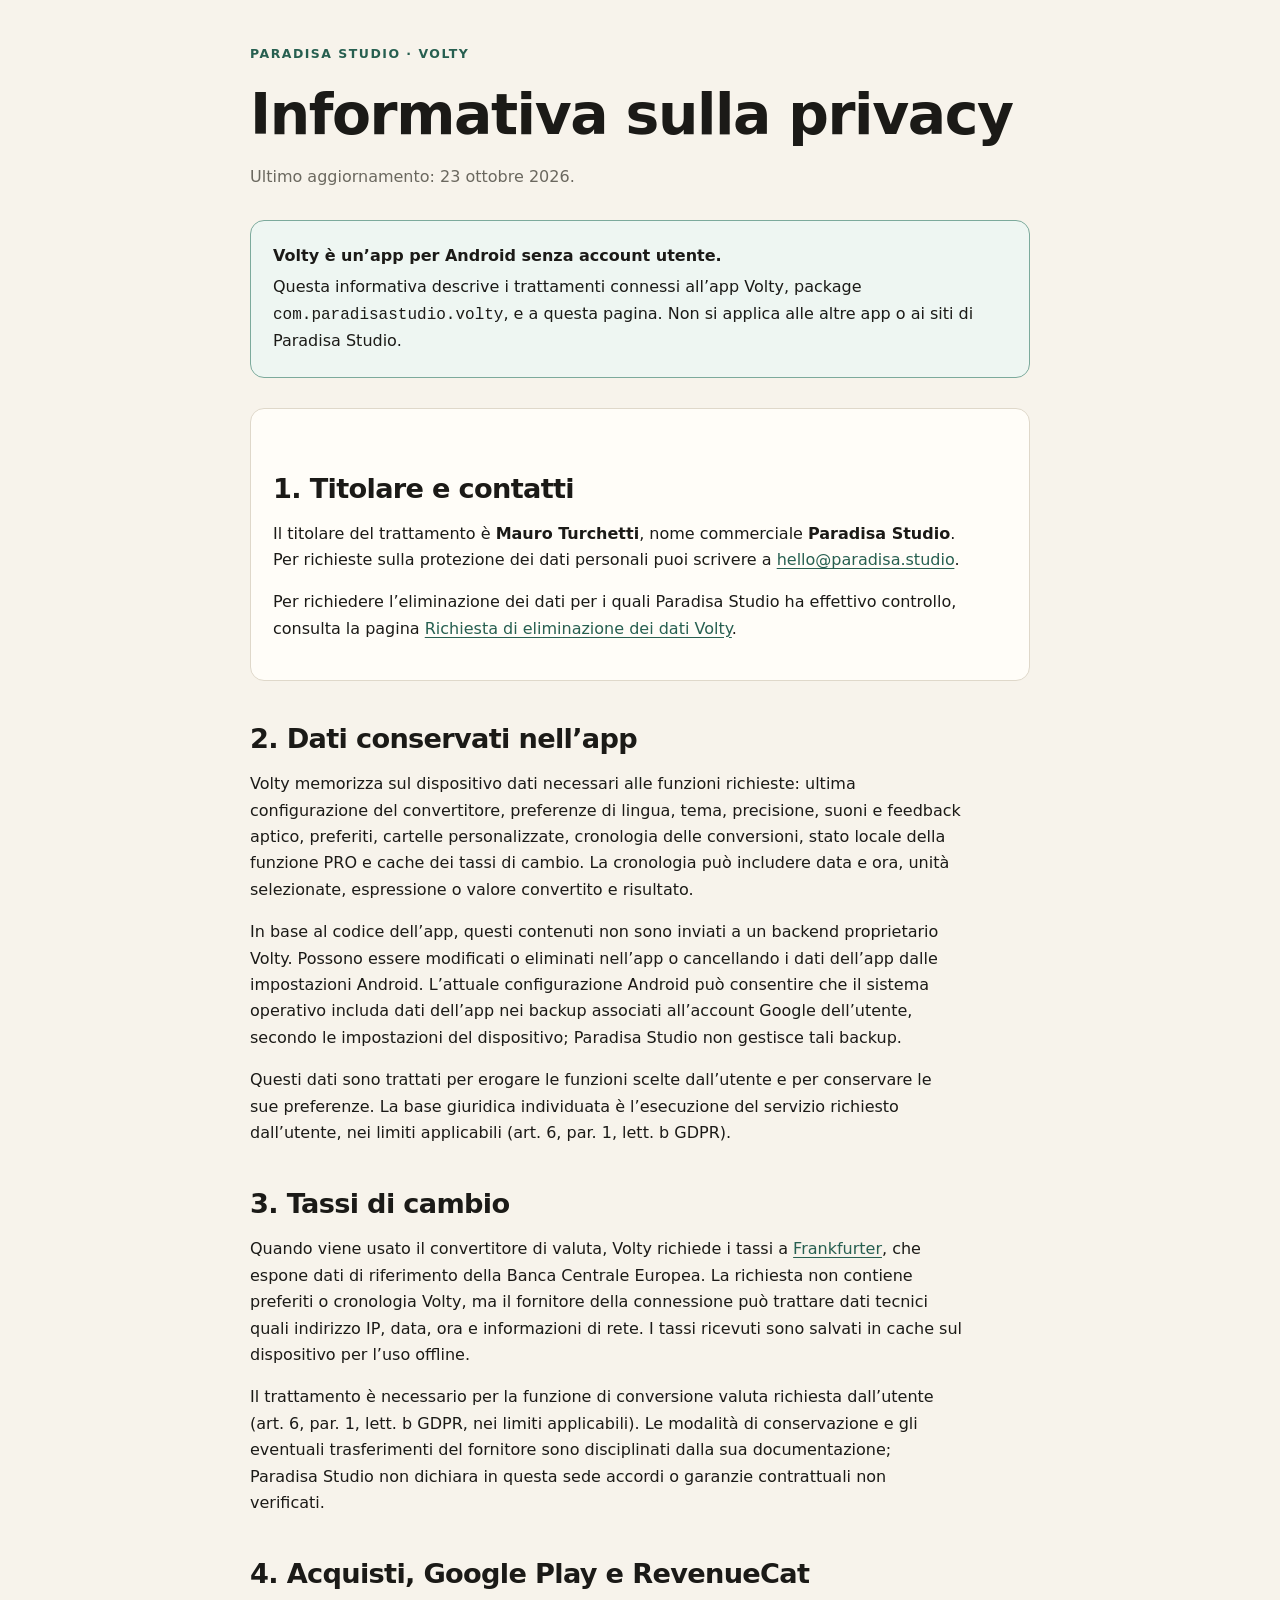
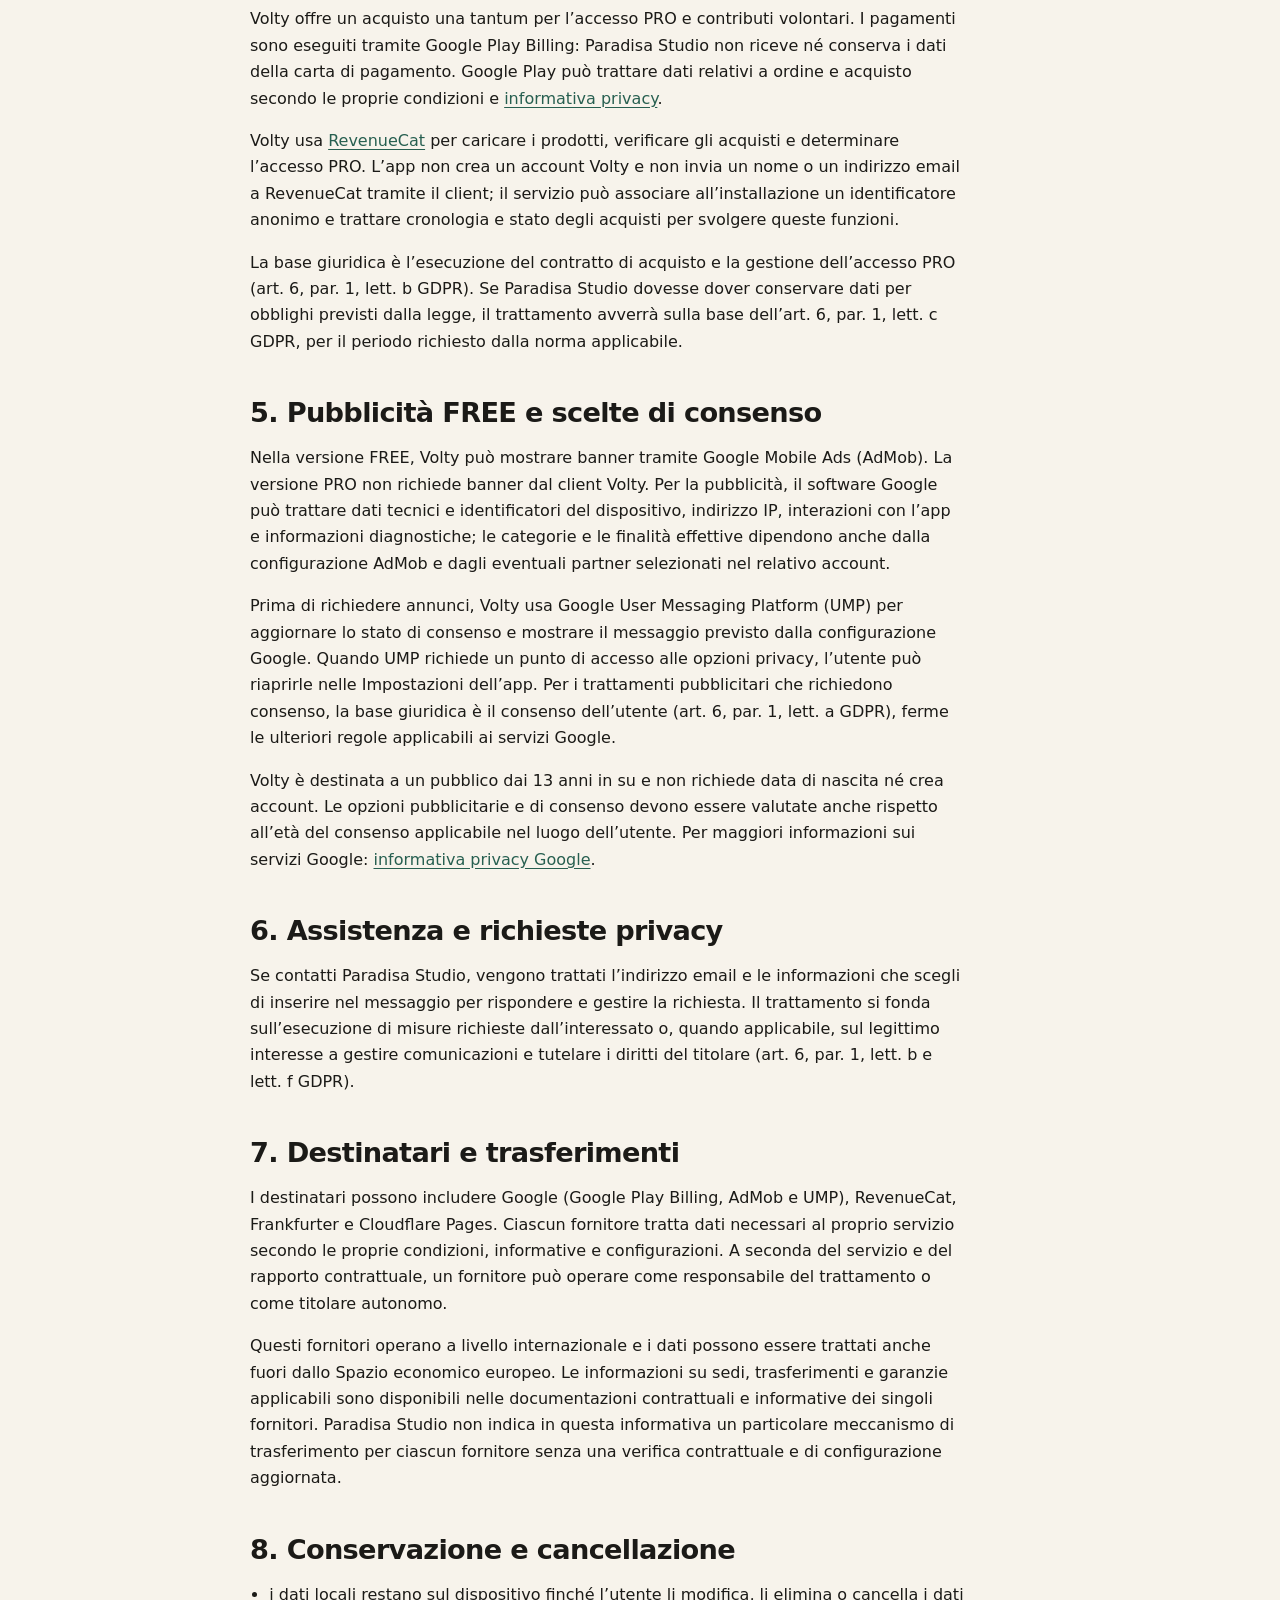
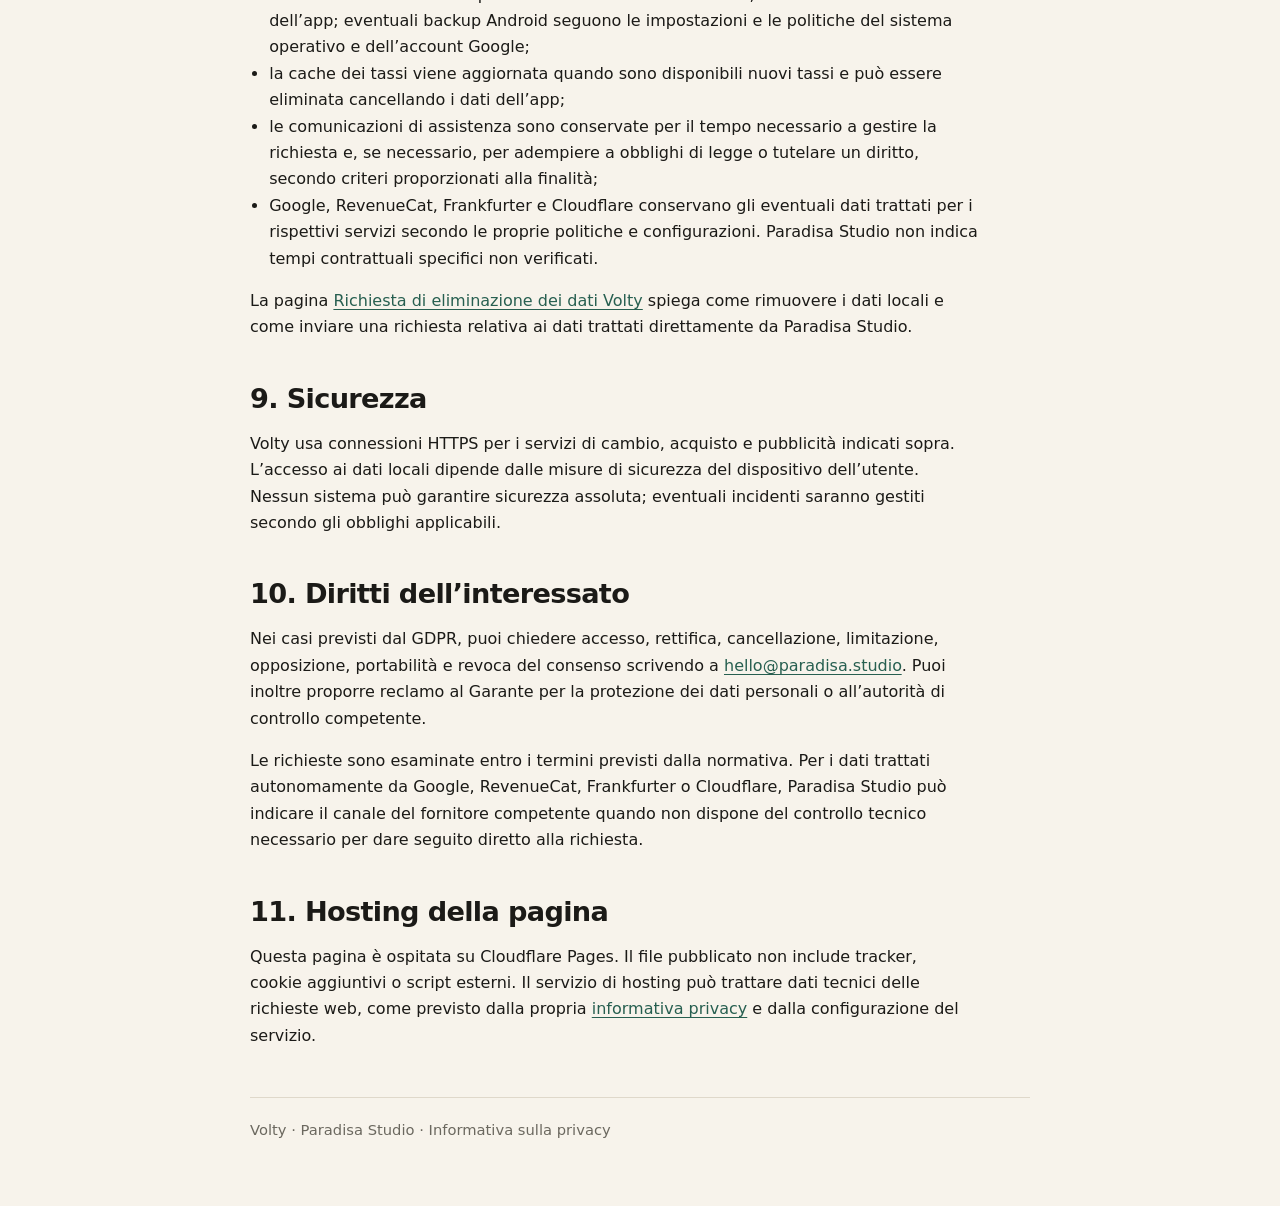
==== volty/privacy.html @ 9c0be495 "docs(volty): publish privacy policy" ====
<!doctype html>
<html lang="it">
<head>
  <meta charset="utf-8">
  <meta name="viewport" content="width=device-width, initial-scale=1">
  <meta name="theme-color" content="#15130f">
  <title>Informativa sulla privacy — Volty | Paradisa Studio</title>
  <style>
    :root { color-scheme: light; --ink: #1b1a17; --muted: #6b685f; --paper: #f7f3eb; --panel: #fffdf8; --line: #dfd8ca; --accent: #275f50; --notice: #eef6f2; --notice-line: #7caa9c; }
    * { box-sizing: border-box; }
    body { margin: 0; background: var(--paper); color: var(--ink); font-family: Inter, ui-sans-serif, system-ui, -apple-system, BlinkMacSystemFont, "Segoe UI", sans-serif; font-size: 16px; line-height: 1.65; }
    main { width: min(calc(100% - 32px), 780px); margin: 0 auto; padding: 44px 0 64px; }
    a { color: var(--accent); text-underline-offset: 3px; }
    h1, h2 { line-height: 1.18; letter-spacing: -.025em; }
    h1 { margin: 0; font-size: clamp(2rem, 7vw, 3.55rem); }
    h2 { margin: 42px 0 12px; font-size: clamp(1.35rem, 4vw, 1.7rem); }
    p, li { max-width: 70ch; }
    ul { padding-left: 1.2rem; }
    .eyebrow { margin: 0 0 16px; color: var(--accent); font-size: .78rem; font-weight: 700; letter-spacing: .12em; text-transform: uppercase; }
    .meta { margin: 16px 0 0; color: var(--muted); }
    .notice, .card { padding: 22px; border-radius: 14px; }
    .notice { margin: 30px 0; border: 1px solid var(--notice-line); background: var(--notice); }
    .notice strong { display: block; margin-bottom: 5px; }
    .card { border: 1px solid var(--line); background: var(--panel); }
    code { overflow-wrap: anywhere; }
    footer { margin-top: 48px; padding-top: 20px; border-top: 1px solid var(--line); color: var(--muted); font-size: .92rem; }
    @media (max-width: 480px) { main { width: min(calc(100% - 28px), 780px); padding-top: 30px; } .card, .notice { padding: 16px; } }
  </style>
</head>
<body>
  <main>
    <p class="eyebrow">Paradisa Studio · Volty</p>
    <h1>Informativa sulla privacy</h1>
    <p class="meta">Ultimo aggiornamento: 23 ottobre 2026.</p>

    <section class="notice" aria-label="Ambito dell'informativa">
      <strong>Volty è un’app per Android senza account utente.</strong>
      Questa informativa descrive i trattamenti connessi all’app Volty, package <code>com.paradisastudio.volty</code>, e a questa pagina. Non si applica alle altre app o ai siti di Paradisa Studio.
    </section>

    <section class="card">
      <h2>1. Titolare e contatti</h2>
      <p>Il titolare del trattamento è <strong>Mauro Turchetti</strong>, nome commerciale <strong>Paradisa Studio</strong>. Per richieste sulla protezione dei dati personali puoi scrivere a <a href="mailto:hello@paradisa.studio">hello@paradisa.studio</a>.</p>
      <p>Per richiedere l’eliminazione dei dati per i quali Paradisa Studio ha effettivo controllo, consulta la pagina <a href="/volty/delete-data">Richiesta di eliminazione dei dati Volty</a>.</p>
    </section>

    <section>
      <h2>2. Dati conservati nell’app</h2>
      <p>Volty memorizza sul dispositivo dati necessari alle funzioni richieste: ultima configurazione del convertitore, preferenze di lingua, tema, precisione, suoni e feedback aptico, preferiti, cartelle personalizzate, cronologia delle conversioni, stato locale della funzione PRO e cache dei tassi di cambio. La cronologia può includere data e ora, unità selezionate, espressione o valore convertito e risultato.</p>
      <p>In base al codice dell’app, questi contenuti non sono inviati a un backend proprietario Volty. Possono essere modificati o eliminati nell’app o cancellando i dati dell’app dalle impostazioni Android. L’attuale configurazione Android può consentire che il sistema operativo includa dati dell’app nei backup associati all’account Google dell’utente, secondo le impostazioni del dispositivo; Paradisa Studio non gestisce tali backup.</p>
      <p>Questi dati sono trattati per erogare le funzioni scelte dall’utente e per conservare le sue preferenze. La base giuridica individuata è l’esecuzione del servizio richiesto dall’utente, nei limiti applicabili (art. 6, par. 1, lett. b GDPR).</p>
    </section>

    <section>
      <h2>3. Tassi di cambio</h2>
      <p>Quando viene usato il convertitore di valuta, Volty richiede i tassi a <a href="https://frankfurter.dev/">Frankfurter</a>, che espone dati di riferimento della Banca Centrale Europea. La richiesta non contiene preferiti o cronologia Volty, ma il fornitore della connessione può trattare dati tecnici quali indirizzo IP, data, ora e informazioni di rete. I tassi ricevuti sono salvati in cache sul dispositivo per l’uso offline.</p>
      <p>Il trattamento è necessario per la funzione di conversione valuta richiesta dall’utente (art. 6, par. 1, lett. b GDPR, nei limiti applicabili). Le modalità di conservazione e gli eventuali trasferimenti del fornitore sono disciplinati dalla sua documentazione; Paradisa Studio non dichiara in questa sede accordi o garanzie contrattuali non verificati.</p>
    </section>

    <section>
      <h2>4. Acquisti, Google Play e RevenueCat</h2>
      <p>Volty offre un acquisto una tantum per l’accesso PRO e contributi volontari. I pagamenti sono eseguiti tramite Google Play Billing: Paradisa Studio non riceve né conserva i dati della carta di pagamento. Google Play può trattare dati relativi a ordine e acquisto secondo le proprie condizioni e <a href="https://policies.google.com/privacy">informativa privacy</a>.</p>
      <p>Volty usa <a href="https://www.revenuecat.com/privacy">RevenueCat</a> per caricare i prodotti, verificare gli acquisti e determinare l’accesso PRO. L’app non crea un account Volty e non invia un nome o un indirizzo email a RevenueCat tramite il client; il servizio può associare all’installazione un identificatore anonimo e trattare cronologia e stato degli acquisti per svolgere queste funzioni.</p>
      <p>La base giuridica è l’esecuzione del contratto di acquisto e la gestione dell’accesso PRO (art. 6, par. 1, lett. b GDPR). Se Paradisa Studio dovesse dover conservare dati per obblighi previsti dalla legge, il trattamento avverrà sulla base dell’art. 6, par. 1, lett. c GDPR, per il periodo richiesto dalla norma applicabile.</p>
    </section>

    <section>
      <h2>5. Pubblicità FREE e scelte di consenso</h2>
      <p>Nella versione FREE, Volty può mostrare banner tramite Google Mobile Ads (AdMob). La versione PRO non richiede banner dal client Volty. Per la pubblicità, il software Google può trattare dati tecnici e identificatori del dispositivo, indirizzo IP, interazioni con l’app e informazioni diagnostiche; le categorie e le finalità effettive dipendono anche dalla configurazione AdMob e dagli eventuali partner selezionati nel relativo account.</p>
      <p>Prima di richiedere annunci, Volty usa Google User Messaging Platform (UMP) per aggiornare lo stato di consenso e mostrare il messaggio previsto dalla configurazione Google. Quando UMP richiede un punto di accesso alle opzioni privacy, l’utente può riaprirle nelle Impostazioni dell’app. Per i trattamenti pubblicitari che richiedono consenso, la base giuridica è il consenso dell’utente (art. 6, par. 1, lett. a GDPR), ferme le ulteriori regole applicabili ai servizi Google.</p>
      <p>Volty è destinata a un pubblico dai 13 anni in su e non richiede data di nascita né crea account. Le opzioni pubblicitarie e di consenso devono essere valutate anche rispetto all’età del consenso applicabile nel luogo dell’utente. Per maggiori informazioni sui servizi Google: <a href="https://policies.google.com/privacy">informativa privacy Google</a>.</p>
    </section>

    <section>
      <h2>6. Assistenza e richieste privacy</h2>
      <p>Se contatti Paradisa Studio, vengono trattati l’indirizzo email e le informazioni che scegli di inserire nel messaggio per rispondere e gestire la richiesta. Il trattamento si fonda sull’esecuzione di misure richieste dall’interessato o, quando applicabile, sul legittimo interesse a gestire comunicazioni e tutelare i diritti del titolare (art. 6, par. 1, lett. b e lett. f GDPR).</p>
    </section>

    <section>
      <h2>7. Destinatari e trasferimenti</h2>
      <p>I destinatari possono includere Google (Google Play Billing, AdMob e UMP), RevenueCat, Frankfurter e Cloudflare Pages. Ciascun fornitore tratta dati necessari al proprio servizio secondo le proprie condizioni, informative e configurazioni. A seconda del servizio e del rapporto contrattuale, un fornitore può operare come responsabile del trattamento o come titolare autonomo.</p>
      <p>Questi fornitori operano a livello internazionale e i dati possono essere trattati anche fuori dallo Spazio economico europeo. Le informazioni su sedi, trasferimenti e garanzie applicabili sono disponibili nelle documentazioni contrattuali e informative dei singoli fornitori. Paradisa Studio non indica in questa informativa un particolare meccanismo di trasferimento per ciascun fornitore senza una verifica contrattuale e di configurazione aggiornata.</p>
    </section>

    <section>
      <h2>8. Conservazione e cancellazione</h2>
      <ul>
        <li>i dati locali restano sul dispositivo finché l’utente li modifica, li elimina o cancella i dati dell’app; eventuali backup Android seguono le impostazioni e le politiche del sistema operativo e dell’account Google;</li>
        <li>la cache dei tassi viene aggiornata quando sono disponibili nuovi tassi e può essere eliminata cancellando i dati dell’app;</li>
        <li>le comunicazioni di assistenza sono conservate per il tempo necessario a gestire la richiesta e, se necessario, per adempiere a obblighi di legge o tutelare un diritto, secondo criteri proporzionati alla finalità;</li>
        <li>Google, RevenueCat, Frankfurter e Cloudflare conservano gli eventuali dati trattati per i rispettivi servizi secondo le proprie politiche e configurazioni. Paradisa Studio non indica tempi contrattuali specifici non verificati.</li>
      </ul>
      <p>La pagina <a href="/volty/delete-data">Richiesta di eliminazione dei dati Volty</a> spiega come rimuovere i dati locali e come inviare una richiesta relativa ai dati trattati direttamente da Paradisa Studio.</p>
    </section>

    <section>
      <h2>9. Sicurezza</h2>
      <p>Volty usa connessioni HTTPS per i servizi di cambio, acquisto e pubblicità indicati sopra. L’accesso ai dati locali dipende dalle misure di sicurezza del dispositivo dell’utente. Nessun sistema può garantire sicurezza assoluta; eventuali incidenti saranno gestiti secondo gli obblighi applicabili.</p>
    </section>

    <section>
      <h2>10. Diritti dell’interessato</h2>
      <p>Nei casi previsti dal GDPR, puoi chiedere accesso, rettifica, cancellazione, limitazione, opposizione, portabilità e revoca del consenso scrivendo a <a href="mailto:hello@paradisa.studio">hello@paradisa.studio</a>. Puoi inoltre proporre reclamo al Garante per la protezione dei dati personali o all’autorità di controllo competente.</p>
      <p>Le richieste sono esaminate entro i termini previsti dalla normativa. Per i dati trattati autonomamente da Google, RevenueCat, Frankfurter o Cloudflare, Paradisa Studio può indicare il canale del fornitore competente quando non dispone del controllo tecnico necessario per dare seguito diretto alla richiesta.</p>
    </section>

    <section>
      <h2>11. Hosting della pagina</h2>
      <p>Questa pagina è ospitata su Cloudflare Pages. Il file pubblicato non include tracker, cookie aggiuntivi o script esterni. Il servizio di hosting può trattare dati tecnici delle richieste web, come previsto dalla propria <a href="https://www.cloudflare.com/privacypolicy/">informativa privacy</a> e dalla configurazione del servizio.</p>
    </section>

    <footer>Volty · Paradisa Studio · Informativa sulla privacy</footer>
  </main>
</body>
</html>
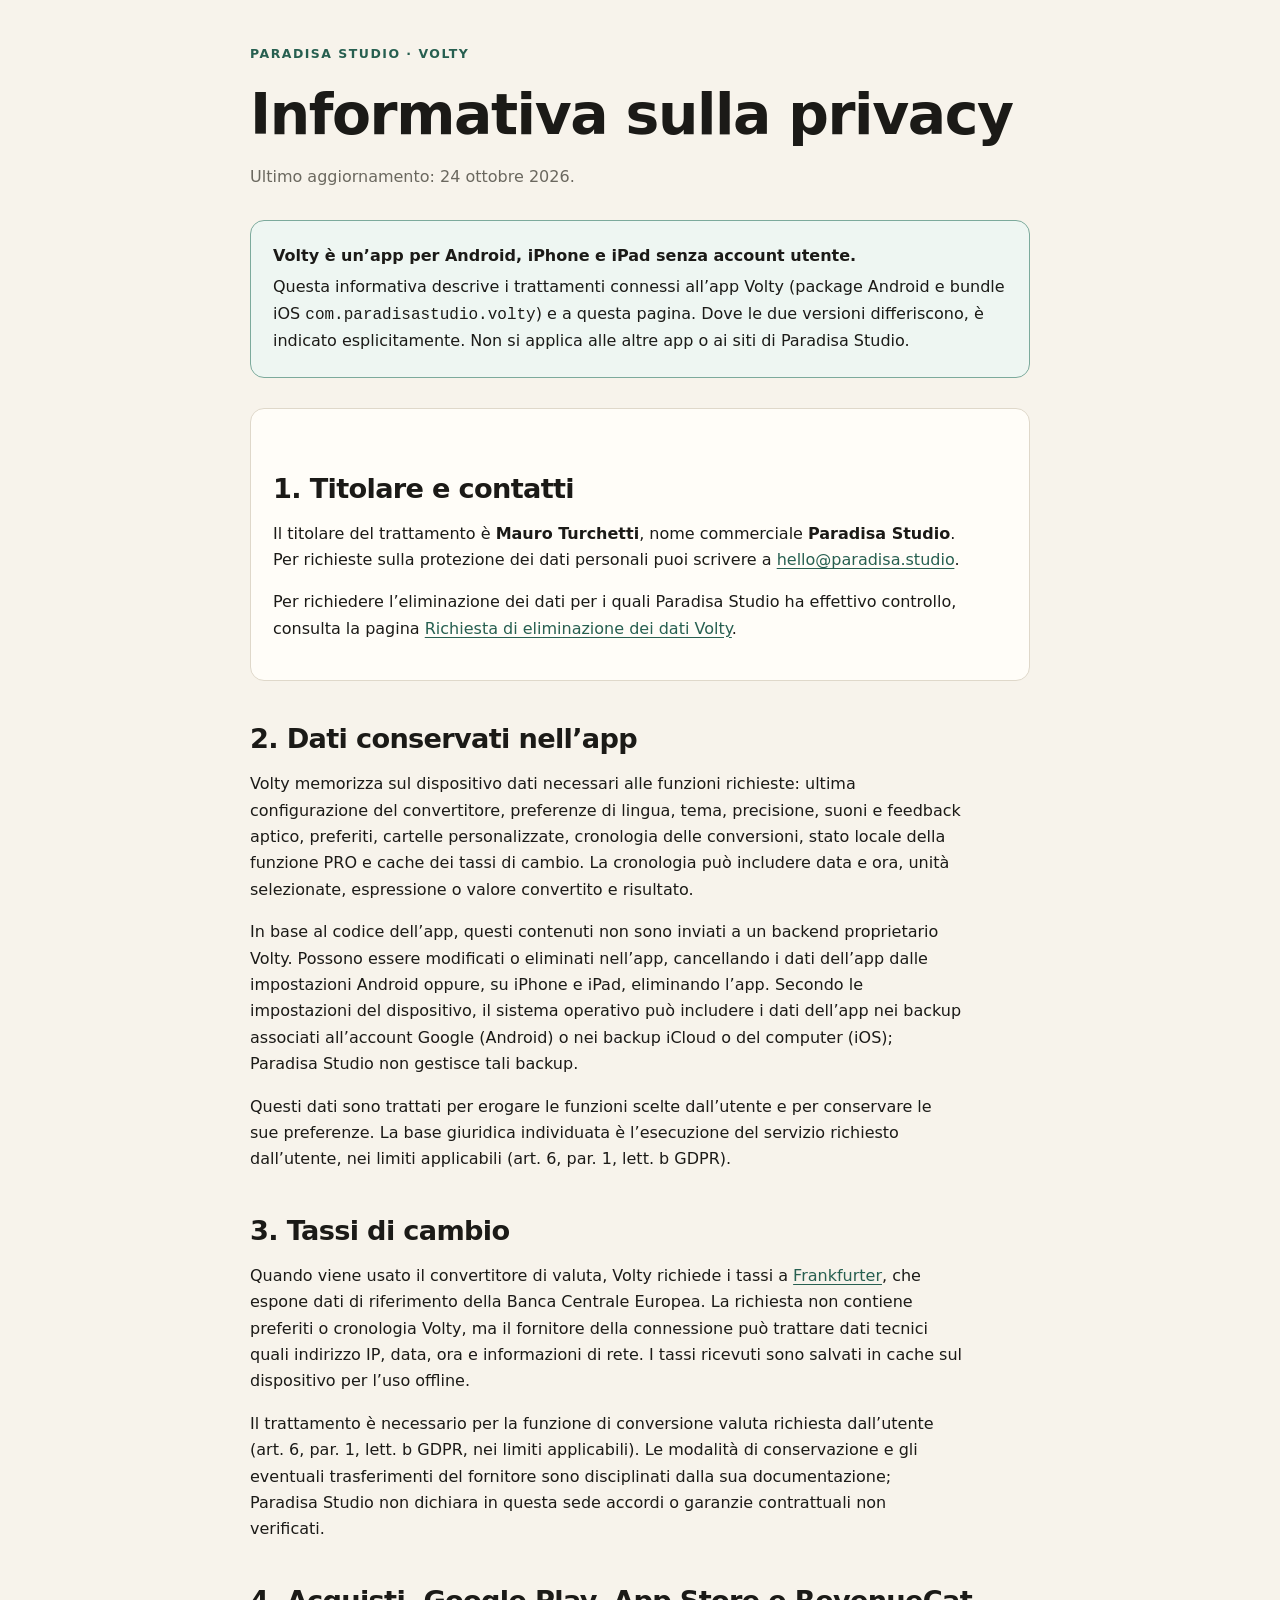
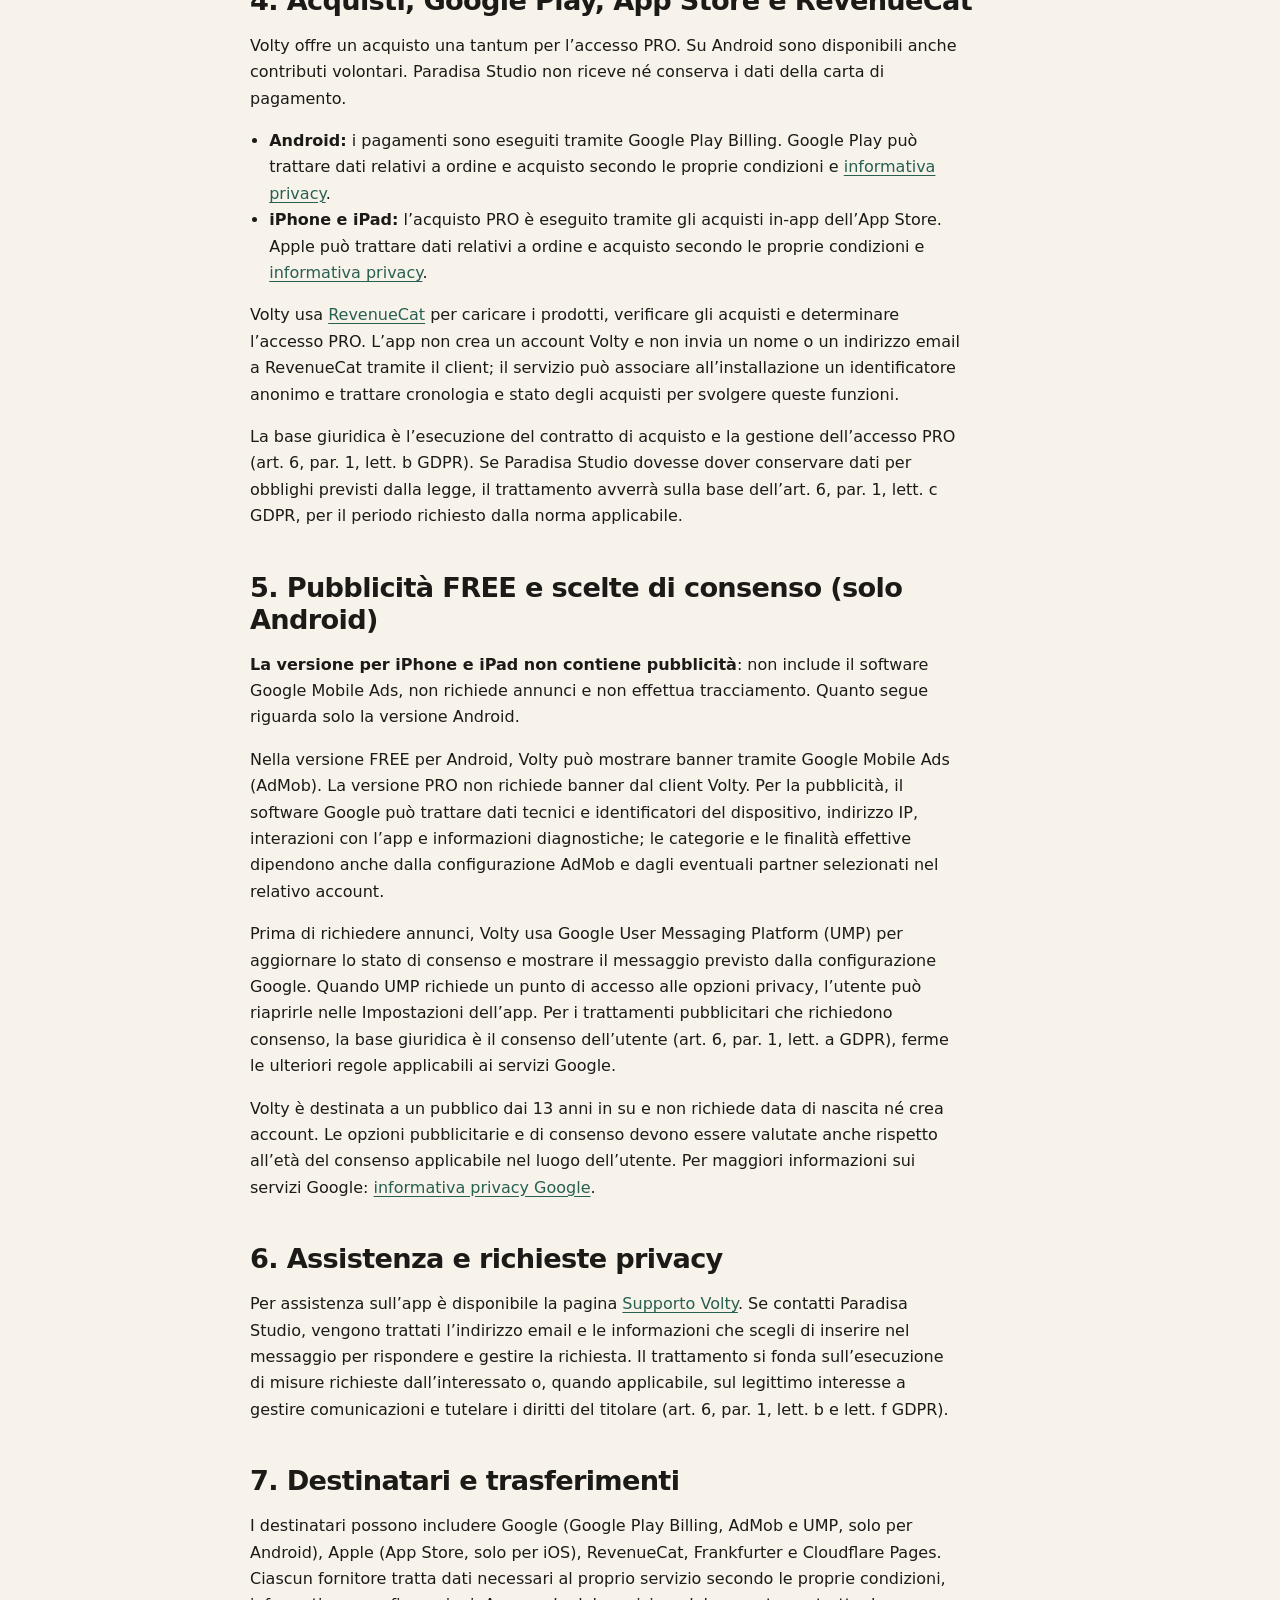
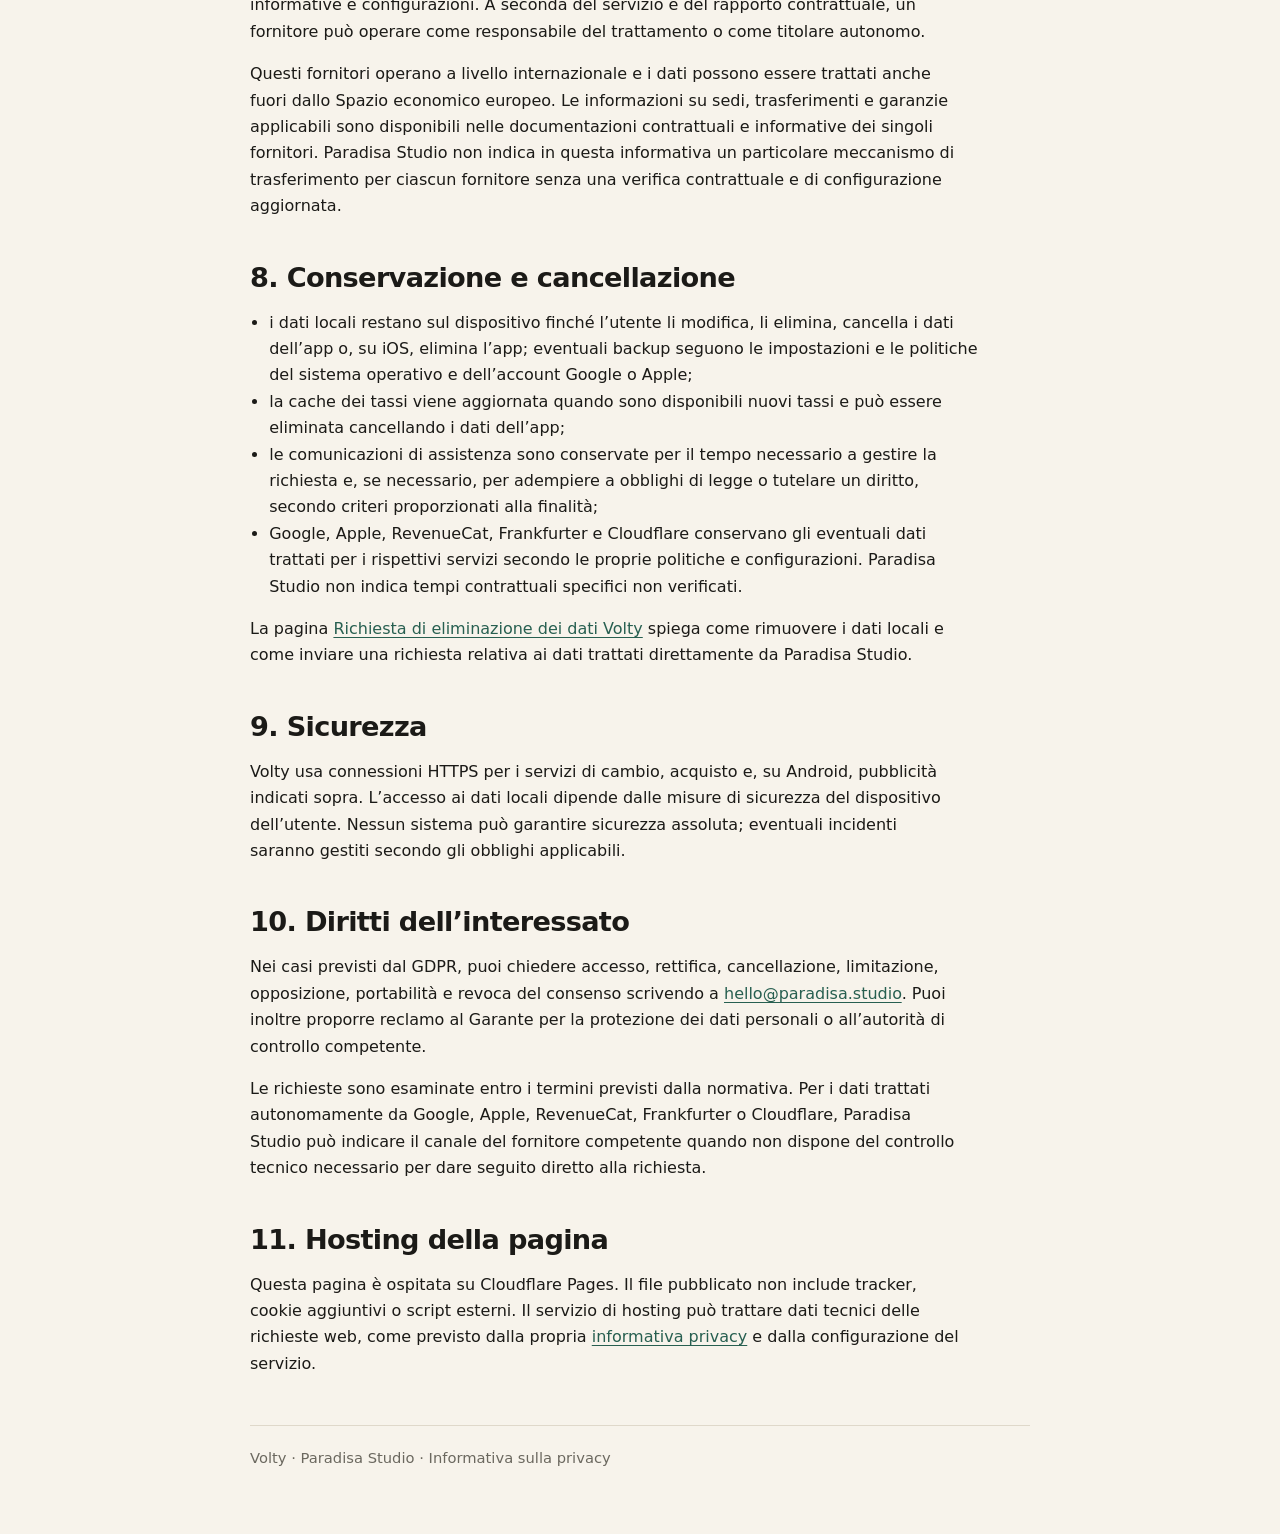
==== commit 7bdbd727: "docs(volty): cover iOS in the privacy policy, add the support page - Privacy policy and data deletio" ====
--- a/volty/privacy.html
+++ b/volty/privacy.html
@@ -31,11 +31,11 @@
   <main>
     <p class="eyebrow">Paradisa Studio · Volty</p>
     <h1>Informativa sulla privacy</h1>
-    <p class="meta">Ultimo aggiornamento: 23 ottobre 2026.</p>
+    <p class="meta">Ultimo aggiornamento: 24 ottobre 2026.</p>
 
     <section class="notice" aria-label="Ambito dell'informativa">
-      <strong>Volty è un’app per Android senza account utente.</strong>
-      Questa informativa descrive i trattamenti connessi all’app Volty, package <code>com.paradisastudio.volty</code>, e a questa pagina. Non si applica alle altre app o ai siti di Paradisa Studio.
+      <strong>Volty è un’app per Android, iPhone e iPad senza account utente.</strong>
+      Questa informativa descrive i trattamenti connessi all’app Volty (package Android e bundle iOS <code>com.paradisastudio.volty</code>) e a questa pagina. Dove le due versioni differiscono, è indicato esplicitamente. Non si applica alle altre app o ai siti di Paradisa Studio.
     </section>
 
     <section class="card">
@@ -47,7 +47,7 @@
     <section>
       <h2>2. Dati conservati nell’app</h2>
       <p>Volty memorizza sul dispositivo dati necessari alle funzioni richieste: ultima configurazione del convertitore, preferenze di lingua, tema, precisione, suoni e feedback aptico, preferiti, cartelle personalizzate, cronologia delle conversioni, stato locale della funzione PRO e cache dei tassi di cambio. La cronologia può includere data e ora, unità selezionate, espressione o valore convertito e risultato.</p>
-      <p>In base al codice dell’app, questi contenuti non sono inviati a un backend proprietario Volty. Possono essere modificati o eliminati nell’app o cancellando i dati dell’app dalle impostazioni Android. L’attuale configurazione Android può consentire che il sistema operativo includa dati dell’app nei backup associati all’account Google dell’utente, secondo le impostazioni del dispositivo; Paradisa Studio non gestisce tali backup.</p>
+      <p>In base al codice dell’app, questi contenuti non sono inviati a un backend proprietario Volty. Possono essere modificati o eliminati nell’app, cancellando i dati dell’app dalle impostazioni Android oppure, su iPhone e iPad, eliminando l’app. Secondo le impostazioni del dispositivo, il sistema operativo può includere i dati dell’app nei backup associati all’account Google (Android) o nei backup iCloud o del computer (iOS); Paradisa Studio non gestisce tali backup.</p>
       <p>Questi dati sono trattati per erogare le funzioni scelte dall’utente e per conservare le sue preferenze. La base giuridica individuata è l’esecuzione del servizio richiesto dall’utente, nei limiti applicabili (art. 6, par. 1, lett. b GDPR).</p>
     </section>
 
@@ -58,50 +58,55 @@
     </section>
 
     <section>
-      <h2>4. Acquisti, Google Play e RevenueCat</h2>
-      <p>Volty offre un acquisto una tantum per l’accesso PRO e contributi volontari. I pagamenti sono eseguiti tramite Google Play Billing: Paradisa Studio non riceve né conserva i dati della carta di pagamento. Google Play può trattare dati relativi a ordine e acquisto secondo le proprie condizioni e <a href="https://policies.google.com/privacy">informativa privacy</a>.</p>
+      <h2>4. Acquisti, Google Play, App Store e RevenueCat</h2>
+      <p>Volty offre un acquisto una tantum per l’accesso PRO. Su Android sono disponibili anche contributi volontari. Paradisa Studio non riceve né conserva i dati della carta di pagamento.</p>
+      <ul>
+        <li><strong>Android:</strong> i pagamenti sono eseguiti tramite Google Play Billing. Google Play può trattare dati relativi a ordine e acquisto secondo le proprie condizioni e <a href="https://policies.google.com/privacy">informativa privacy</a>.</li>
+        <li><strong>iPhone e iPad:</strong> l’acquisto PRO è eseguito tramite gli acquisti in-app dell’App Store. Apple può trattare dati relativi a ordine e acquisto secondo le proprie condizioni e <a href="https://www.apple.com/legal/privacy/">informativa privacy</a>.</li>
+      </ul>
       <p>Volty usa <a href="https://www.revenuecat.com/privacy">RevenueCat</a> per caricare i prodotti, verificare gli acquisti e determinare l’accesso PRO. L’app non crea un account Volty e non invia un nome o un indirizzo email a RevenueCat tramite il client; il servizio può associare all’installazione un identificatore anonimo e trattare cronologia e stato degli acquisti per svolgere queste funzioni.</p>
       <p>La base giuridica è l’esecuzione del contratto di acquisto e la gestione dell’accesso PRO (art. 6, par. 1, lett. b GDPR). Se Paradisa Studio dovesse dover conservare dati per obblighi previsti dalla legge, il trattamento avverrà sulla base dell’art. 6, par. 1, lett. c GDPR, per il periodo richiesto dalla norma applicabile.</p>
     </section>
 
     <section>
-      <h2>5. Pubblicità FREE e scelte di consenso</h2>
-      <p>Nella versione FREE, Volty può mostrare banner tramite Google Mobile Ads (AdMob). La versione PRO non richiede banner dal client Volty. Per la pubblicità, il software Google può trattare dati tecnici e identificatori del dispositivo, indirizzo IP, interazioni con l’app e informazioni diagnostiche; le categorie e le finalità effettive dipendono anche dalla configurazione AdMob e dagli eventuali partner selezionati nel relativo account.</p>
+      <h2>5. Pubblicità FREE e scelte di consenso (solo Android)</h2>
+      <p><strong>La versione per iPhone e iPad non contiene pubblicità</strong>: non include il software Google Mobile Ads, non richiede annunci e non effettua tracciamento. Quanto segue riguarda solo la versione Android.</p>
+      <p>Nella versione FREE per Android, Volty può mostrare banner tramite Google Mobile Ads (AdMob). La versione PRO non richiede banner dal client Volty. Per la pubblicità, il software Google può trattare dati tecnici e identificatori del dispositivo, indirizzo IP, interazioni con l’app e informazioni diagnostiche; le categorie e le finalità effettive dipendono anche dalla configurazione AdMob e dagli eventuali partner selezionati nel relativo account.</p>
       <p>Prima di richiedere annunci, Volty usa Google User Messaging Platform (UMP) per aggiornare lo stato di consenso e mostrare il messaggio previsto dalla configurazione Google. Quando UMP richiede un punto di accesso alle opzioni privacy, l’utente può riaprirle nelle Impostazioni dell’app. Per i trattamenti pubblicitari che richiedono consenso, la base giuridica è il consenso dell’utente (art. 6, par. 1, lett. a GDPR), ferme le ulteriori regole applicabili ai servizi Google.</p>
       <p>Volty è destinata a un pubblico dai 13 anni in su e non richiede data di nascita né crea account. Le opzioni pubblicitarie e di consenso devono essere valutate anche rispetto all’età del consenso applicabile nel luogo dell’utente. Per maggiori informazioni sui servizi Google: <a href="https://policies.google.com/privacy">informativa privacy Google</a>.</p>
     </section>
 
     <section>
       <h2>6. Assistenza e richieste privacy</h2>
-      <p>Se contatti Paradisa Studio, vengono trattati l’indirizzo email e le informazioni che scegli di inserire nel messaggio per rispondere e gestire la richiesta. Il trattamento si fonda sull’esecuzione di misure richieste dall’interessato o, quando applicabile, sul legittimo interesse a gestire comunicazioni e tutelare i diritti del titolare (art. 6, par. 1, lett. b e lett. f GDPR).</p>
+      <p>Per assistenza sull’app è disponibile la pagina <a href="/volty/support">Supporto Volty</a>. Se contatti Paradisa Studio, vengono trattati l’indirizzo email e le informazioni che scegli di inserire nel messaggio per rispondere e gestire la richiesta. Il trattamento si fonda sull’esecuzione di misure richieste dall’interessato o, quando applicabile, sul legittimo interesse a gestire comunicazioni e tutelare i diritti del titolare (art. 6, par. 1, lett. b e lett. f GDPR).</p>
     </section>
 
     <section>
       <h2>7. Destinatari e trasferimenti</h2>
-      <p>I destinatari possono includere Google (Google Play Billing, AdMob e UMP), RevenueCat, Frankfurter e Cloudflare Pages. Ciascun fornitore tratta dati necessari al proprio servizio secondo le proprie condizioni, informative e configurazioni. A seconda del servizio e del rapporto contrattuale, un fornitore può operare come responsabile del trattamento o come titolare autonomo.</p>
+      <p>I destinatari possono includere Google (Google Play Billing, AdMob e UMP, solo per Android), Apple (App Store, solo per iOS), RevenueCat, Frankfurter e Cloudflare Pages. Ciascun fornitore tratta dati necessari al proprio servizio secondo le proprie condizioni, informative e configurazioni. A seconda del servizio e del rapporto contrattuale, un fornitore può operare come responsabile del trattamento o come titolare autonomo.</p>
       <p>Questi fornitori operano a livello internazionale e i dati possono essere trattati anche fuori dallo Spazio economico europeo. Le informazioni su sedi, trasferimenti e garanzie applicabili sono disponibili nelle documentazioni contrattuali e informative dei singoli fornitori. Paradisa Studio non indica in questa informativa un particolare meccanismo di trasferimento per ciascun fornitore senza una verifica contrattuale e di configurazione aggiornata.</p>
     </section>
 
     <section>
       <h2>8. Conservazione e cancellazione</h2>
       <ul>
-        <li>i dati locali restano sul dispositivo finché l’utente li modifica, li elimina o cancella i dati dell’app; eventuali backup Android seguono le impostazioni e le politiche del sistema operativo e dell’account Google;</li>
+        <li>i dati locali restano sul dispositivo finché l’utente li modifica, li elimina, cancella i dati dell’app o, su iOS, elimina l’app; eventuali backup seguono le impostazioni e le politiche del sistema operativo e dell’account Google o Apple;</li>
         <li>la cache dei tassi viene aggiornata quando sono disponibili nuovi tassi e può essere eliminata cancellando i dati dell’app;</li>
         <li>le comunicazioni di assistenza sono conservate per il tempo necessario a gestire la richiesta e, se necessario, per adempiere a obblighi di legge o tutelare un diritto, secondo criteri proporzionati alla finalità;</li>
-        <li>Google, RevenueCat, Frankfurter e Cloudflare conservano gli eventuali dati trattati per i rispettivi servizi secondo le proprie politiche e configurazioni. Paradisa Studio non indica tempi contrattuali specifici non verificati.</li>
+        <li>Google, Apple, RevenueCat, Frankfurter e Cloudflare conservano gli eventuali dati trattati per i rispettivi servizi secondo le proprie politiche e configurazioni. Paradisa Studio non indica tempi contrattuali specifici non verificati.</li>
       </ul>
       <p>La pagina <a href="/volty/delete-data">Richiesta di eliminazione dei dati Volty</a> spiega come rimuovere i dati locali e come inviare una richiesta relativa ai dati trattati direttamente da Paradisa Studio.</p>
     </section>
 
     <section>
       <h2>9. Sicurezza</h2>
-      <p>Volty usa connessioni HTTPS per i servizi di cambio, acquisto e pubblicità indicati sopra. L’accesso ai dati locali dipende dalle misure di sicurezza del dispositivo dell’utente. Nessun sistema può garantire sicurezza assoluta; eventuali incidenti saranno gestiti secondo gli obblighi applicabili.</p>
+      <p>Volty usa connessioni HTTPS per i servizi di cambio, acquisto e, su Android, pubblicità indicati sopra. L’accesso ai dati locali dipende dalle misure di sicurezza del dispositivo dell’utente. Nessun sistema può garantire sicurezza assoluta; eventuali incidenti saranno gestiti secondo gli obblighi applicabili.</p>
     </section>
 
     <section>
       <h2>10. Diritti dell’interessato</h2>
       <p>Nei casi previsti dal GDPR, puoi chiedere accesso, rettifica, cancellazione, limitazione, opposizione, portabilità e revoca del consenso scrivendo a <a href="mailto:hello@paradisa.studio">hello@paradisa.studio</a>. Puoi inoltre proporre reclamo al Garante per la protezione dei dati personali o all’autorità di controllo competente.</p>
-      <p>Le richieste sono esaminate entro i termini previsti dalla normativa. Per i dati trattati autonomamente da Google, RevenueCat, Frankfurter o Cloudflare, Paradisa Studio può indicare il canale del fornitore competente quando non dispone del controllo tecnico necessario per dare seguito diretto alla richiesta.</p>
+      <p>Le richieste sono esaminate entro i termini previsti dalla normativa. Per i dati trattati autonomamente da Google, Apple, RevenueCat, Frankfurter o Cloudflare, Paradisa Studio può indicare il canale del fornitore competente quando non dispone del controllo tecnico necessario per dare seguito diretto alla richiesta.</p>
     </section>
 
     <section>
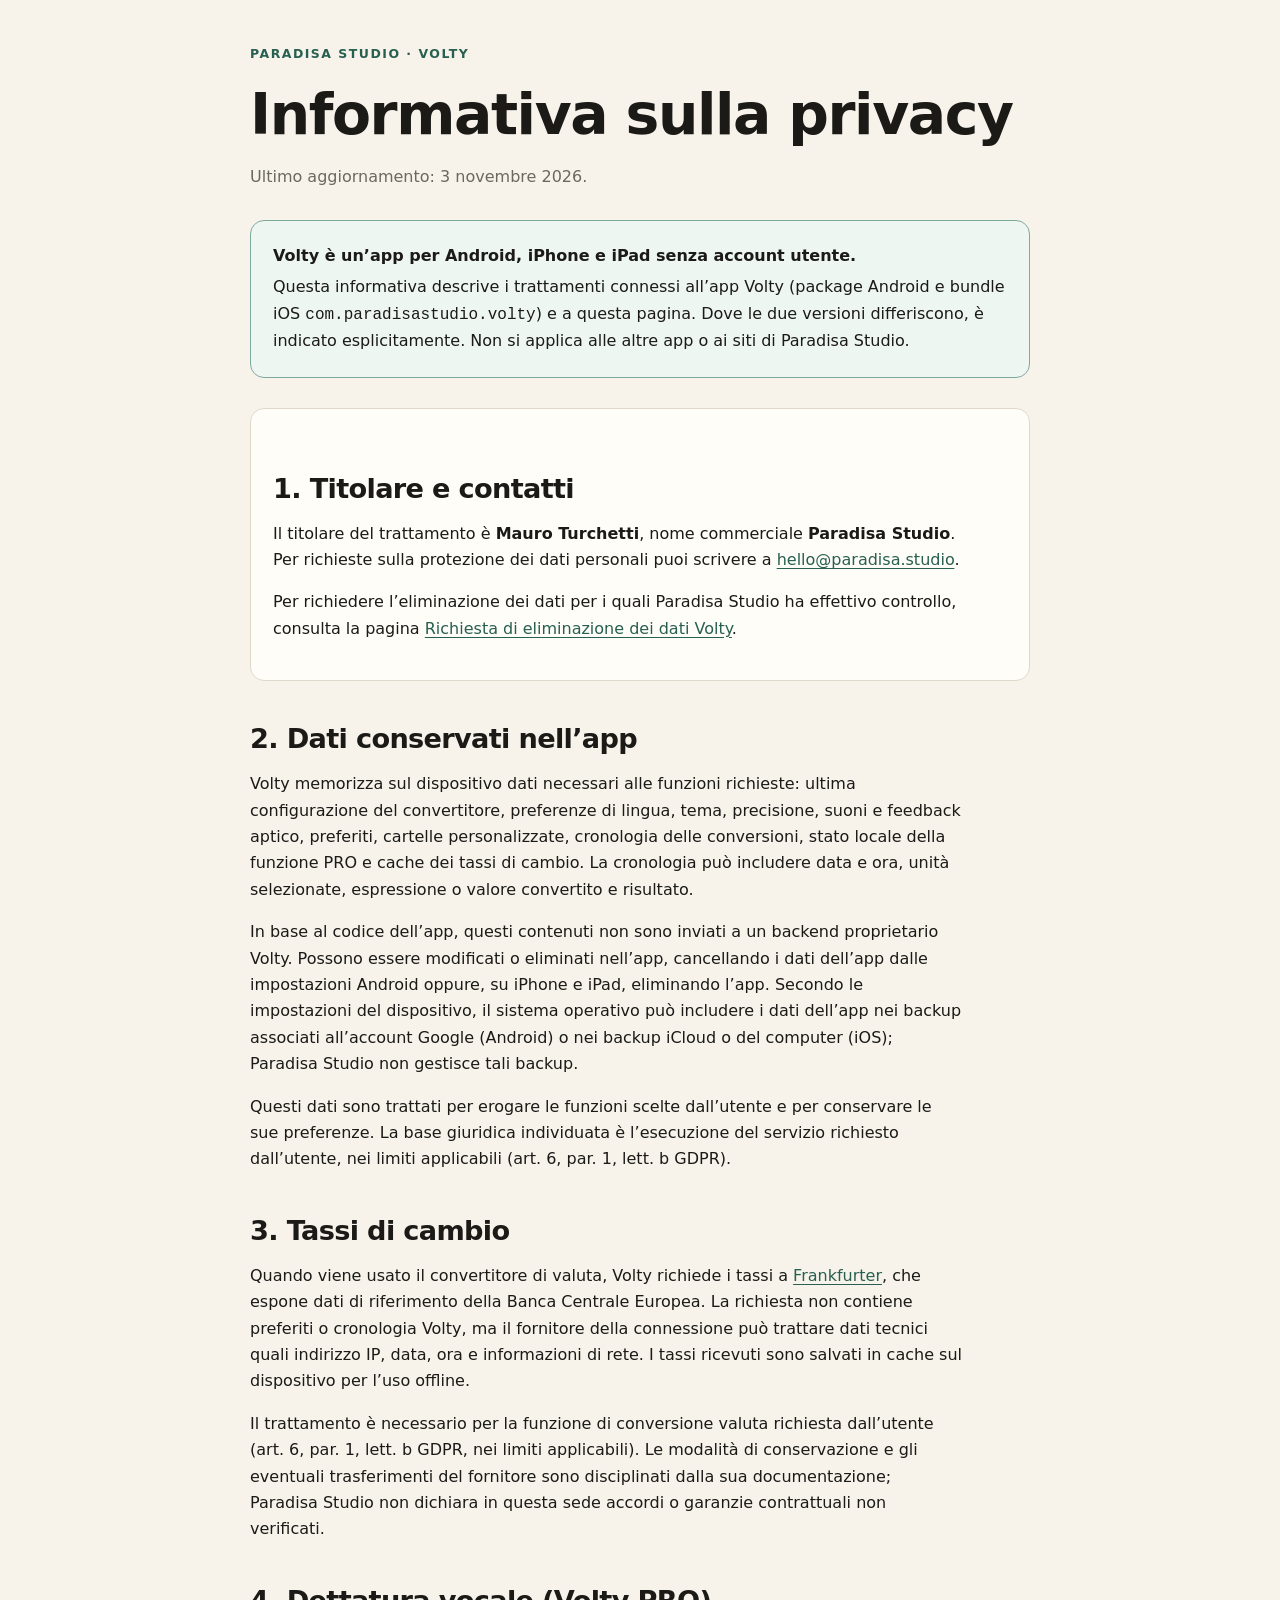
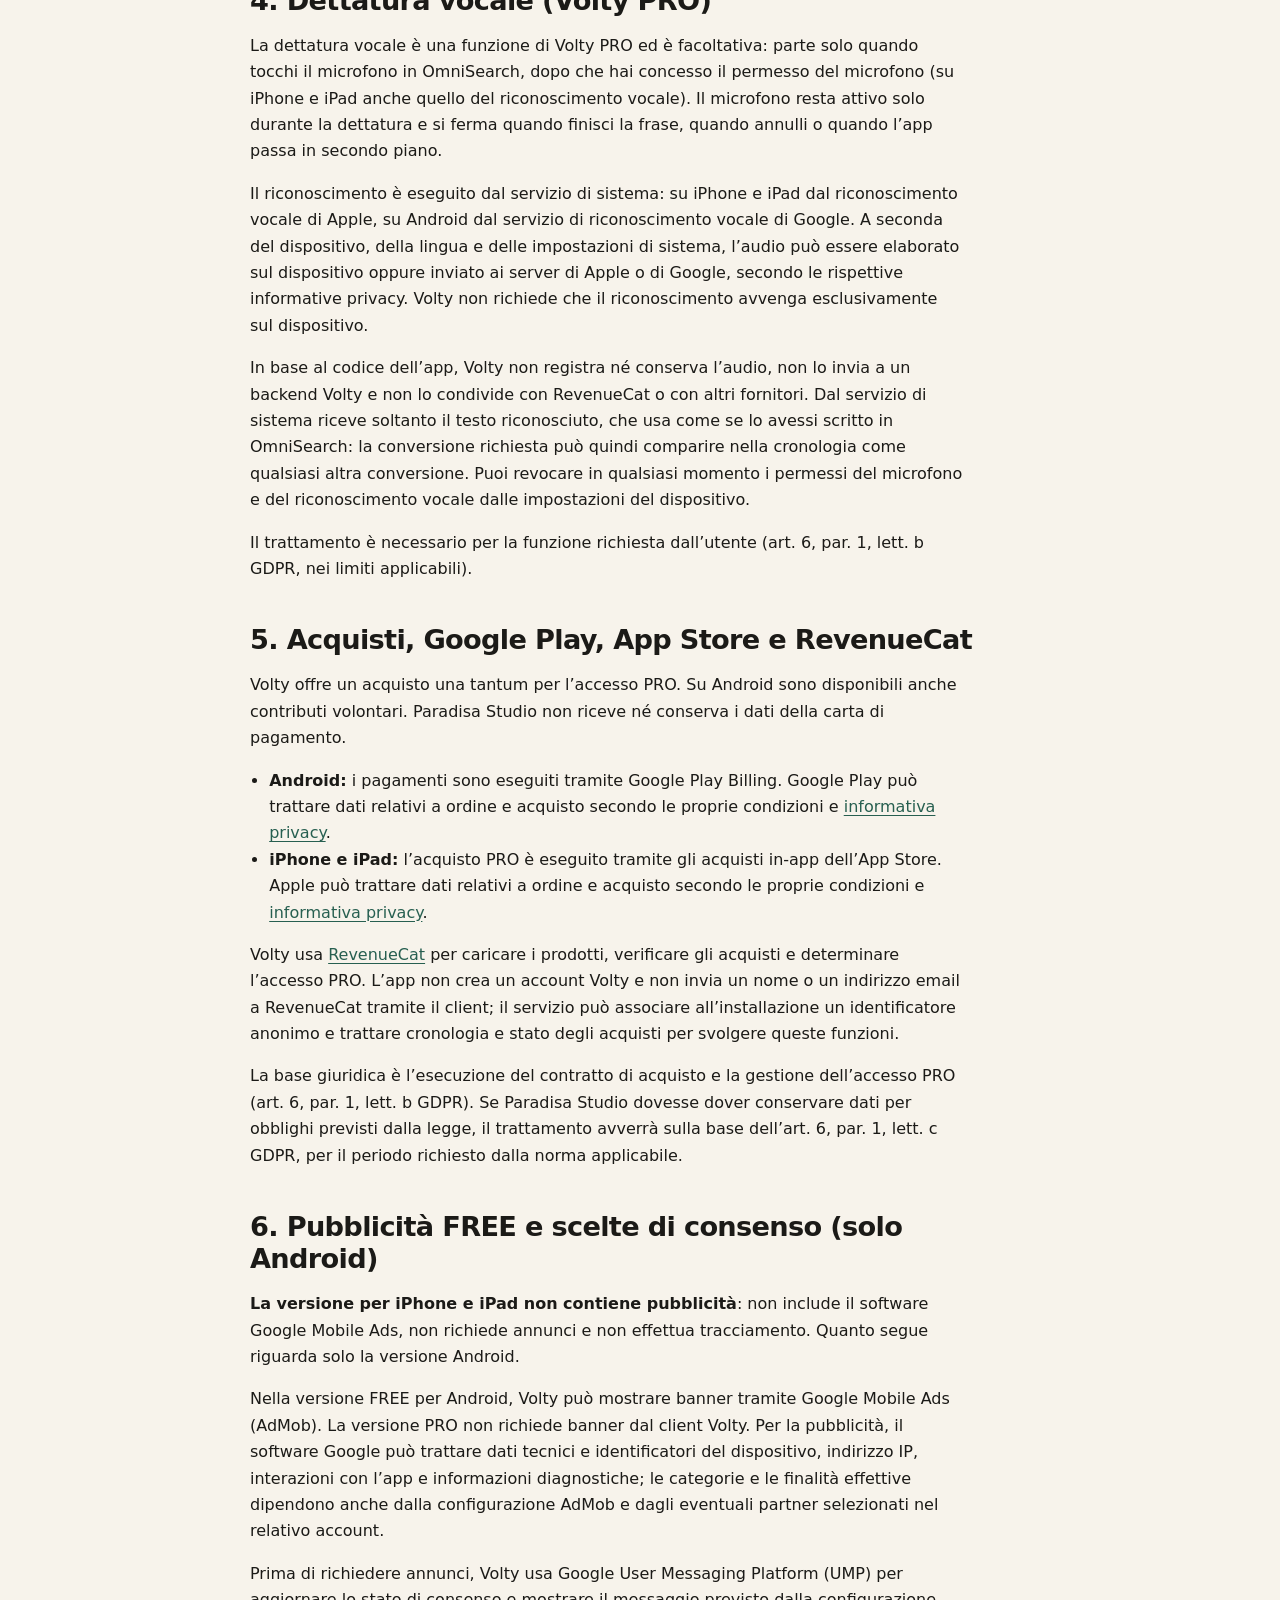
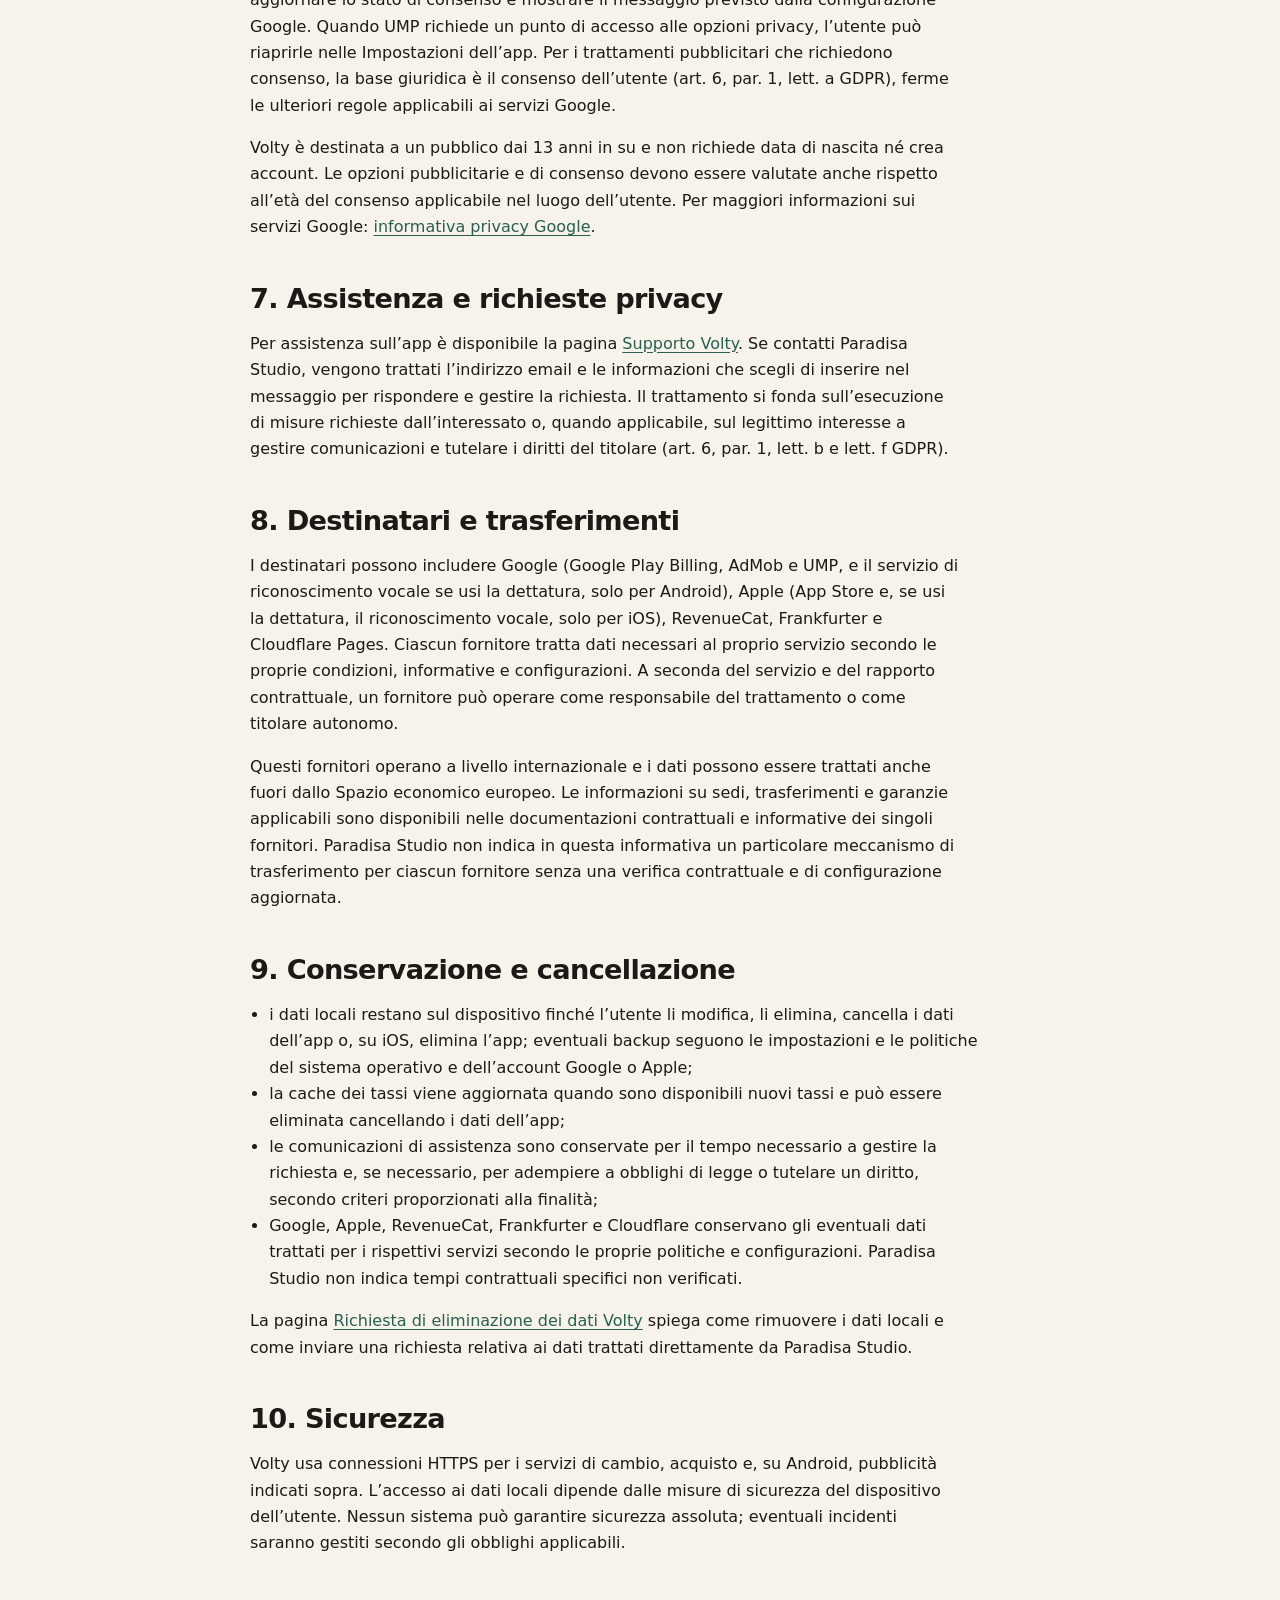
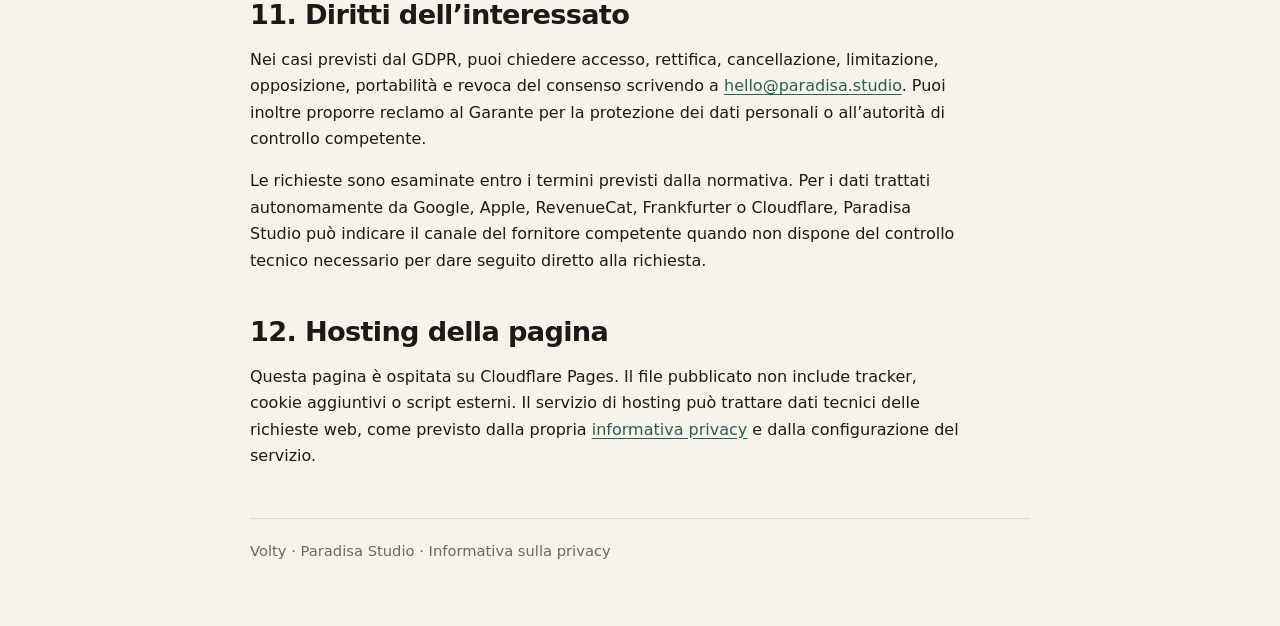
==== commit 0bf17661: "docs(volty): privacy policy covers voice dictation (PRO) Co-Authored-By: Claude Sonnet 5.5 <noreply@" ====
--- a/volty/privacy.html
+++ b/volty/privacy.html
@@ -31,7 +31,7 @@
   <main>
     <p class="eyebrow">Paradisa Studio · Volty</p>
     <h1>Informativa sulla privacy</h1>
-    <p class="meta">Ultimo aggiornamento: 24 ottobre 2026.</p>
+    <p class="meta">Ultimo aggiornamento: 3 novembre 2026.</p>
 
     <section class="notice" aria-label="Ambito dell'informativa">
       <strong>Volty è un’app per Android, iPhone e iPad senza account utente.</strong>
@@ -58,7 +58,15 @@
     </section>
 
     <section>
-      <h2>4. Acquisti, Google Play, App Store e RevenueCat</h2>
+      <h2>4. Dettatura vocale (Volty PRO)</h2>
+      <p>La dettatura vocale è una funzione di Volty PRO ed è facoltativa: parte solo quando tocchi il microfono in OmniSearch, dopo che hai concesso il permesso del microfono (su iPhone e iPad anche quello del riconoscimento vocale). Il microfono resta attivo solo durante la dettatura e si ferma quando finisci la frase, quando annulli o quando l’app passa in secondo piano.</p>
+      <p>Il riconoscimento è eseguito dal servizio di sistema: su iPhone e iPad dal riconoscimento vocale di Apple, su Android dal servizio di riconoscimento vocale di Google. A seconda del dispositivo, della lingua e delle impostazioni di sistema, l’audio può essere elaborato sul dispositivo oppure inviato ai server di Apple o di Google, secondo le rispettive informative privacy. Volty non richiede che il riconoscimento avvenga esclusivamente sul dispositivo.</p>
+      <p>In base al codice dell’app, Volty non registra né conserva l’audio, non lo invia a un backend Volty e non lo condivide con RevenueCat o con altri fornitori. Dal servizio di sistema riceve soltanto il testo riconosciuto, che usa come se lo avessi scritto in OmniSearch: la conversione richiesta può quindi comparire nella cronologia come qualsiasi altra conversione. Puoi revocare in qualsiasi momento i permessi del microfono e del riconoscimento vocale dalle impostazioni del dispositivo.</p>
+      <p>Il trattamento è necessario per la funzione richiesta dall’utente (art. 6, par. 1, lett. b GDPR, nei limiti applicabili).</p>
+    </section>
+
+    <section>
+      <h2>5. Acquisti, Google Play, App Store e RevenueCat</h2>
       <p>Volty offre un acquisto una tantum per l’accesso PRO. Su Android sono disponibili anche contributi volontari. Paradisa Studio non riceve né conserva i dati della carta di pagamento.</p>
       <ul>
         <li><strong>Android:</strong> i pagamenti sono eseguiti tramite Google Play Billing. Google Play può trattare dati relativi a ordine e acquisto secondo le proprie condizioni e <a href="https://policies.google.com/privacy">informativa privacy</a>.</li>
@@ -69,7 +77,7 @@
     </section>
 
     <section>
-      <h2>5. Pubblicità FREE e scelte di consenso (solo Android)</h2>
+      <h2>6. Pubblicità FREE e scelte di consenso (solo Android)</h2>
       <p><strong>La versione per iPhone e iPad non contiene pubblicità</strong>: non include il software Google Mobile Ads, non richiede annunci e non effettua tracciamento. Quanto segue riguarda solo la versione Android.</p>
       <p>Nella versione FREE per Android, Volty può mostrare banner tramite Google Mobile Ads (AdMob). La versione PRO non richiede banner dal client Volty. Per la pubblicità, il software Google può trattare dati tecnici e identificatori del dispositivo, indirizzo IP, interazioni con l’app e informazioni diagnostiche; le categorie e le finalità effettive dipendono anche dalla configurazione AdMob e dagli eventuali partner selezionati nel relativo account.</p>
       <p>Prima di richiedere annunci, Volty usa Google User Messaging Platform (UMP) per aggiornare lo stato di consenso e mostrare il messaggio previsto dalla configurazione Google. Quando UMP richiede un punto di accesso alle opzioni privacy, l’utente può riaprirle nelle Impostazioni dell’app. Per i trattamenti pubblicitari che richiedono consenso, la base giuridica è il consenso dell’utente (art. 6, par. 1, lett. a GDPR), ferme le ulteriori regole applicabili ai servizi Google.</p>
@@ -77,18 +85,18 @@
     </section>
 
     <section>
-      <h2>6. Assistenza e richieste privacy</h2>
+      <h2>7. Assistenza e richieste privacy</h2>
       <p>Per assistenza sull’app è disponibile la pagina <a href="/volty/support">Supporto Volty</a>. Se contatti Paradisa Studio, vengono trattati l’indirizzo email e le informazioni che scegli di inserire nel messaggio per rispondere e gestire la richiesta. Il trattamento si fonda sull’esecuzione di misure richieste dall’interessato o, quando applicabile, sul legittimo interesse a gestire comunicazioni e tutelare i diritti del titolare (art. 6, par. 1, lett. b e lett. f GDPR).</p>
     </section>
 
     <section>
-      <h2>7. Destinatari e trasferimenti</h2>
-      <p>I destinatari possono includere Google (Google Play Billing, AdMob e UMP, solo per Android), Apple (App Store, solo per iOS), RevenueCat, Frankfurter e Cloudflare Pages. Ciascun fornitore tratta dati necessari al proprio servizio secondo le proprie condizioni, informative e configurazioni. A seconda del servizio e del rapporto contrattuale, un fornitore può operare come responsabile del trattamento o come titolare autonomo.</p>
+      <h2>8. Destinatari e trasferimenti</h2>
+      <p>I destinatari possono includere Google (Google Play Billing, AdMob e UMP, e il servizio di riconoscimento vocale se usi la dettatura, solo per Android), Apple (App Store e, se usi la dettatura, il riconoscimento vocale, solo per iOS), RevenueCat, Frankfurter e Cloudflare Pages. Ciascun fornitore tratta dati necessari al proprio servizio secondo le proprie condizioni, informative e configurazioni. A seconda del servizio e del rapporto contrattuale, un fornitore può operare come responsabile del trattamento o come titolare autonomo.</p>
       <p>Questi fornitori operano a livello internazionale e i dati possono essere trattati anche fuori dallo Spazio economico europeo. Le informazioni su sedi, trasferimenti e garanzie applicabili sono disponibili nelle documentazioni contrattuali e informative dei singoli fornitori. Paradisa Studio non indica in questa informativa un particolare meccanismo di trasferimento per ciascun fornitore senza una verifica contrattuale e di configurazione aggiornata.</p>
     </section>
 
     <section>
-      <h2>8. Conservazione e cancellazione</h2>
+      <h2>9. Conservazione e cancellazione</h2>
       <ul>
         <li>i dati locali restano sul dispositivo finché l’utente li modifica, li elimina, cancella i dati dell’app o, su iOS, elimina l’app; eventuali backup seguono le impostazioni e le politiche del sistema operativo e dell’account Google o Apple;</li>
         <li>la cache dei tassi viene aggiornata quando sono disponibili nuovi tassi e può essere eliminata cancellando i dati dell’app;</li>
@@ -99,18 +107,18 @@
     </section>
 
     <section>
-      <h2>9. Sicurezza</h2>
+      <h2>10. Sicurezza</h2>
       <p>Volty usa connessioni HTTPS per i servizi di cambio, acquisto e, su Android, pubblicità indicati sopra. L’accesso ai dati locali dipende dalle misure di sicurezza del dispositivo dell’utente. Nessun sistema può garantire sicurezza assoluta; eventuali incidenti saranno gestiti secondo gli obblighi applicabili.</p>
     </section>
 
     <section>
-      <h2>10. Diritti dell’interessato</h2>
+      <h2>11. Diritti dell’interessato</h2>
       <p>Nei casi previsti dal GDPR, puoi chiedere accesso, rettifica, cancellazione, limitazione, opposizione, portabilità e revoca del consenso scrivendo a <a href="mailto:hello@paradisa.studio">hello@paradisa.studio</a>. Puoi inoltre proporre reclamo al Garante per la protezione dei dati personali o all’autorità di controllo competente.</p>
       <p>Le richieste sono esaminate entro i termini previsti dalla normativa. Per i dati trattati autonomamente da Google, Apple, RevenueCat, Frankfurter o Cloudflare, Paradisa Studio può indicare il canale del fornitore competente quando non dispone del controllo tecnico necessario per dare seguito diretto alla richiesta.</p>
     </section>
 
     <section>
-      <h2>11. Hosting della pagina</h2>
+      <h2>12. Hosting della pagina</h2>
       <p>Questa pagina è ospitata su Cloudflare Pages. Il file pubblicato non include tracker, cookie aggiuntivi o script esterni. Il servizio di hosting può trattare dati tecnici delle richieste web, come previsto dalla propria <a href="https://www.cloudflare.com/privacypolicy/">informativa privacy</a> e dalla configurazione del servizio.</p>
     </section>
 
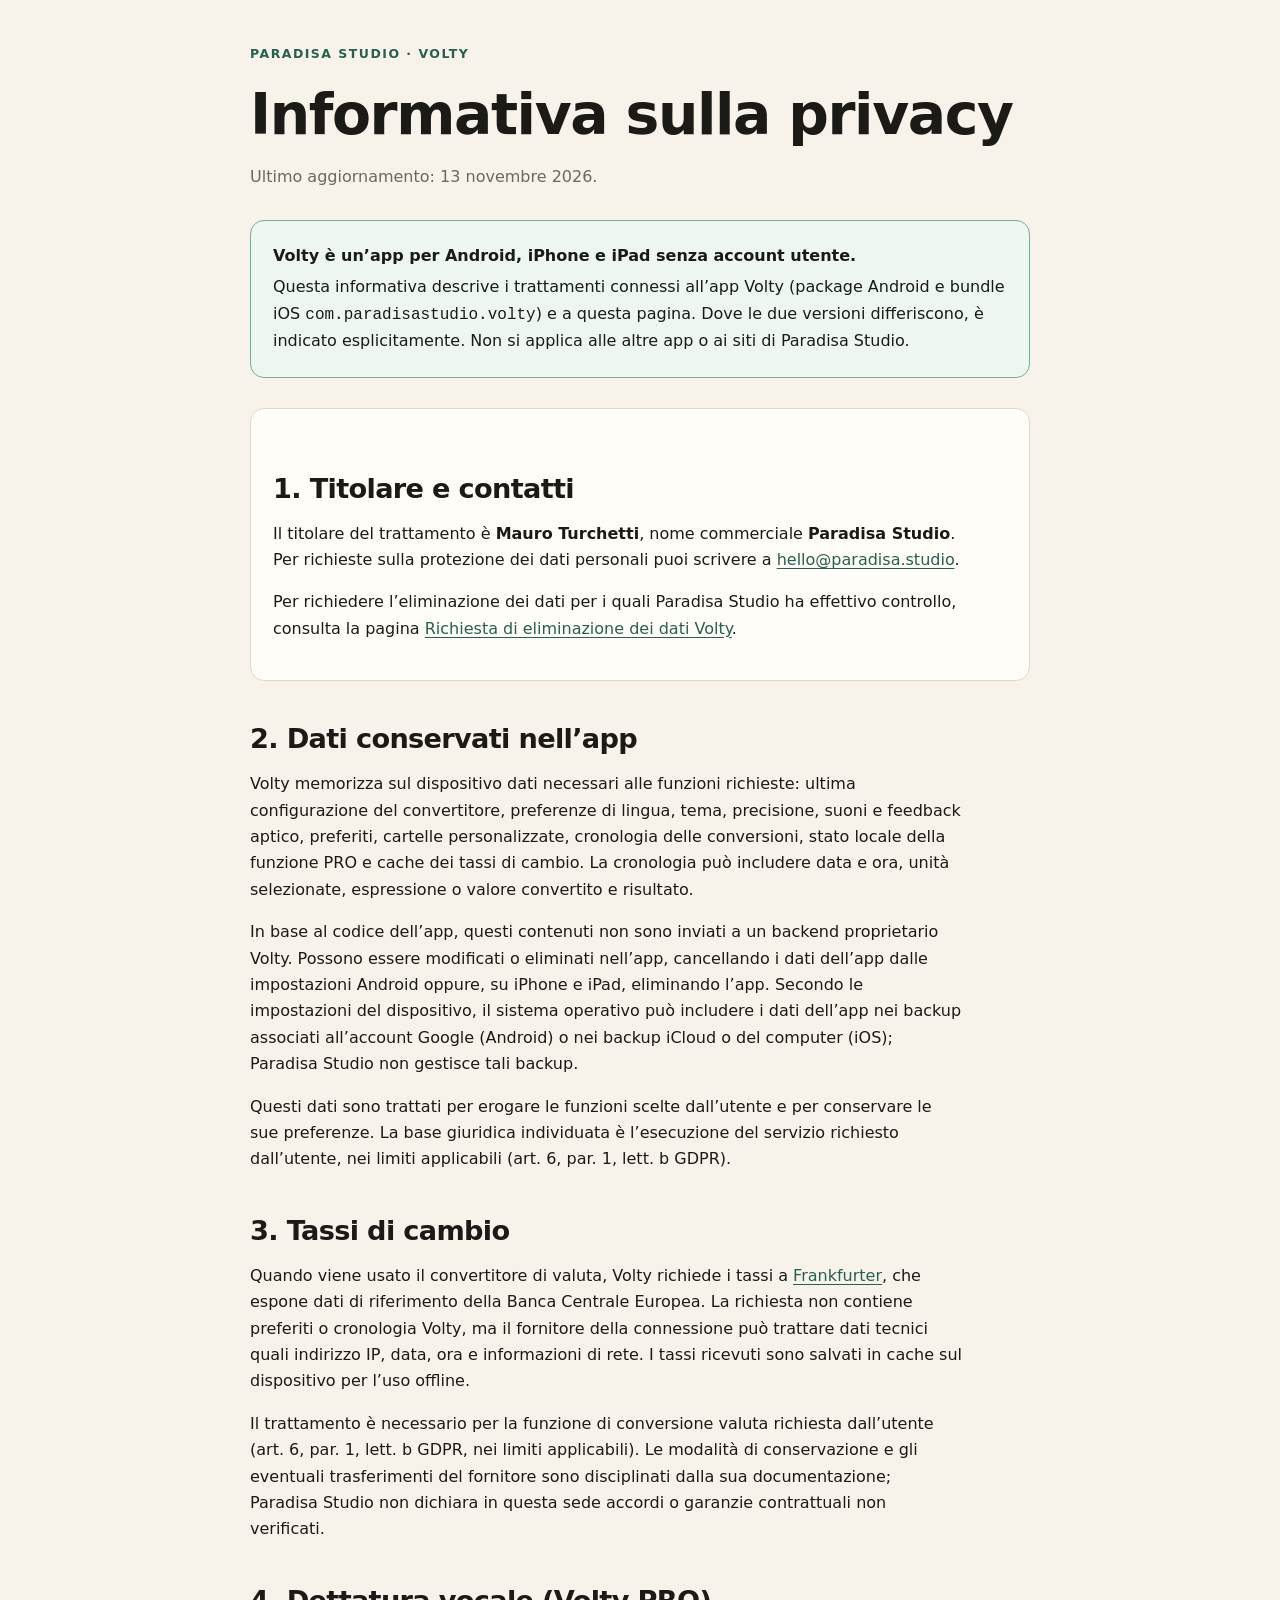
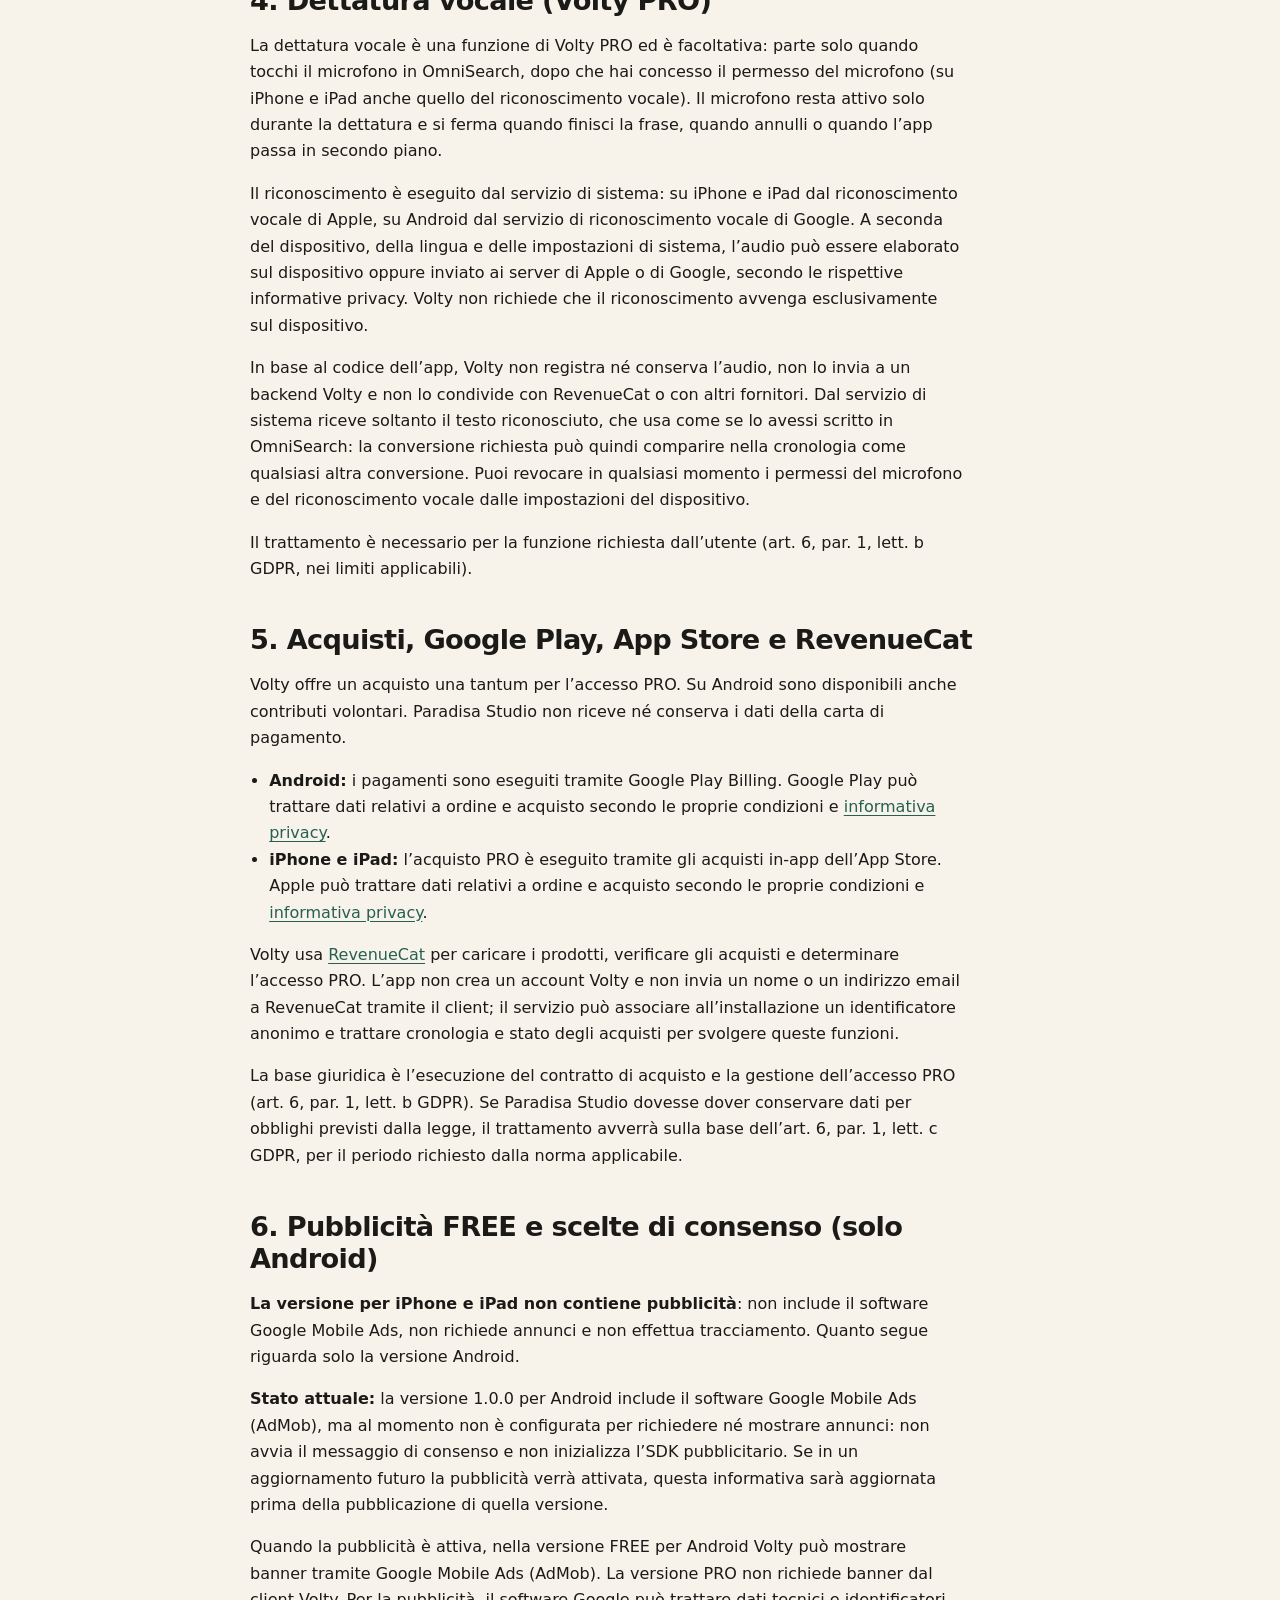
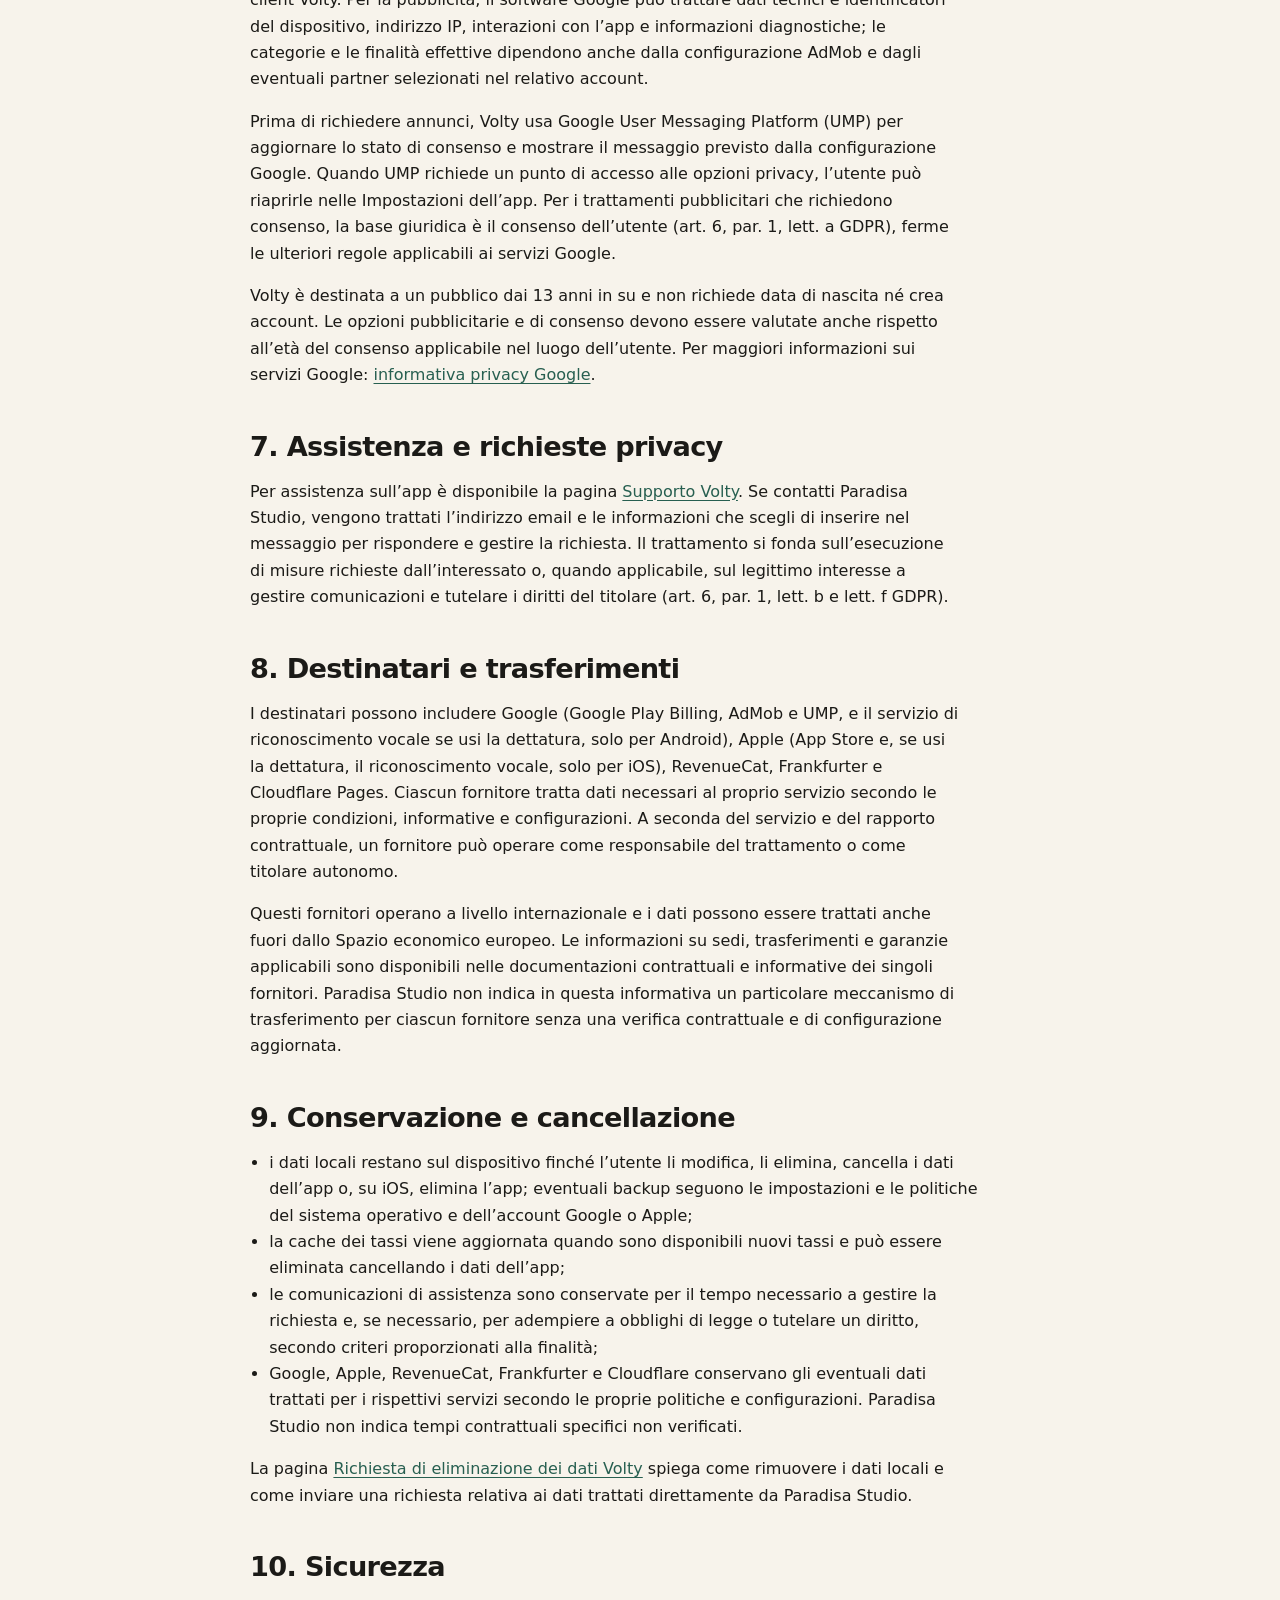
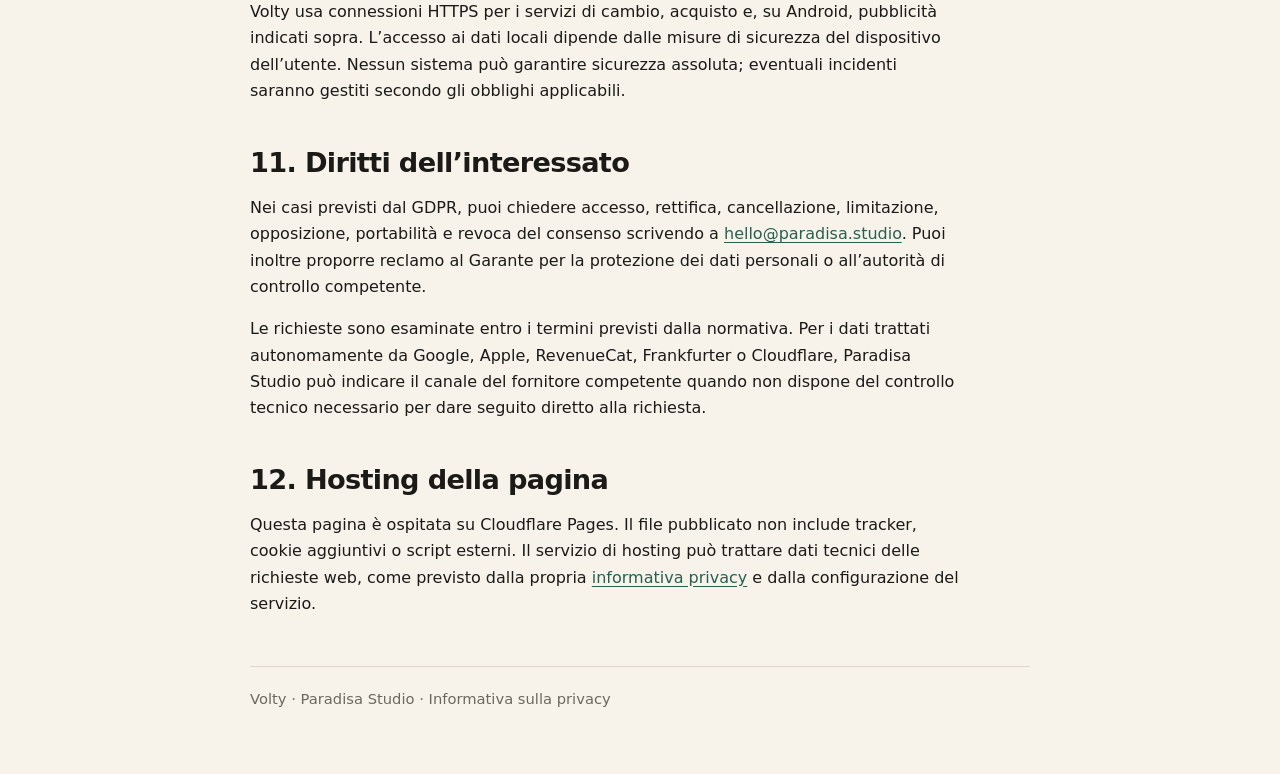
==== commit e28a6377: "docs(volty): privacy policy states ads are not active in Android 1.0.0 Co-Authored-By: Claude Sonnet" ====
--- a/volty/privacy.html
+++ b/volty/privacy.html
@@ -31,7 +31,7 @@
   <main>
     <p class="eyebrow">Paradisa Studio · Volty</p>
     <h1>Informativa sulla privacy</h1>
-    <p class="meta">Ultimo aggiornamento: 3 novembre 2026.</p>
+    <p class="meta">Ultimo aggiornamento: 13 novembre 2026.</p>
 
     <section class="notice" aria-label="Ambito dell'informativa">
       <strong>Volty è un’app per Android, iPhone e iPad senza account utente.</strong>
@@ -79,7 +79,8 @@
     <section>
       <h2>6. Pubblicità FREE e scelte di consenso (solo Android)</h2>
       <p><strong>La versione per iPhone e iPad non contiene pubblicità</strong>: non include il software Google Mobile Ads, non richiede annunci e non effettua tracciamento. Quanto segue riguarda solo la versione Android.</p>
-      <p>Nella versione FREE per Android, Volty può mostrare banner tramite Google Mobile Ads (AdMob). La versione PRO non richiede banner dal client Volty. Per la pubblicità, il software Google può trattare dati tecnici e identificatori del dispositivo, indirizzo IP, interazioni con l’app e informazioni diagnostiche; le categorie e le finalità effettive dipendono anche dalla configurazione AdMob e dagli eventuali partner selezionati nel relativo account.</p>
+      <p><strong>Stato attuale:</strong> la versione 1.0.0 per Android include il software Google Mobile Ads (AdMob), ma al momento non è configurata per richiedere né mostrare annunci: non avvia il messaggio di consenso e non inizializza l’SDK pubblicitario. Se in un aggiornamento futuro la pubblicità verrà attivata, questa informativa sarà aggiornata prima della pubblicazione di quella versione.</p>
+      <p>Quando la pubblicità è attiva, nella versione FREE per Android Volty può mostrare banner tramite Google Mobile Ads (AdMob). La versione PRO non richiede banner dal client Volty. Per la pubblicità, il software Google può trattare dati tecnici e identificatori del dispositivo, indirizzo IP, interazioni con l’app e informazioni diagnostiche; le categorie e le finalità effettive dipendono anche dalla configurazione AdMob e dagli eventuali partner selezionati nel relativo account.</p>
       <p>Prima di richiedere annunci, Volty usa Google User Messaging Platform (UMP) per aggiornare lo stato di consenso e mostrare il messaggio previsto dalla configurazione Google. Quando UMP richiede un punto di accesso alle opzioni privacy, l’utente può riaprirle nelle Impostazioni dell’app. Per i trattamenti pubblicitari che richiedono consenso, la base giuridica è il consenso dell’utente (art. 6, par. 1, lett. a GDPR), ferme le ulteriori regole applicabili ai servizi Google.</p>
       <p>Volty è destinata a un pubblico dai 13 anni in su e non richiede data di nascita né crea account. Le opzioni pubblicitarie e di consenso devono essere valutate anche rispetto all’età del consenso applicabile nel luogo dell’utente. Per maggiori informazioni sui servizi Google: <a href="https://policies.google.com/privacy">informativa privacy Google</a>.</p>
     </section>
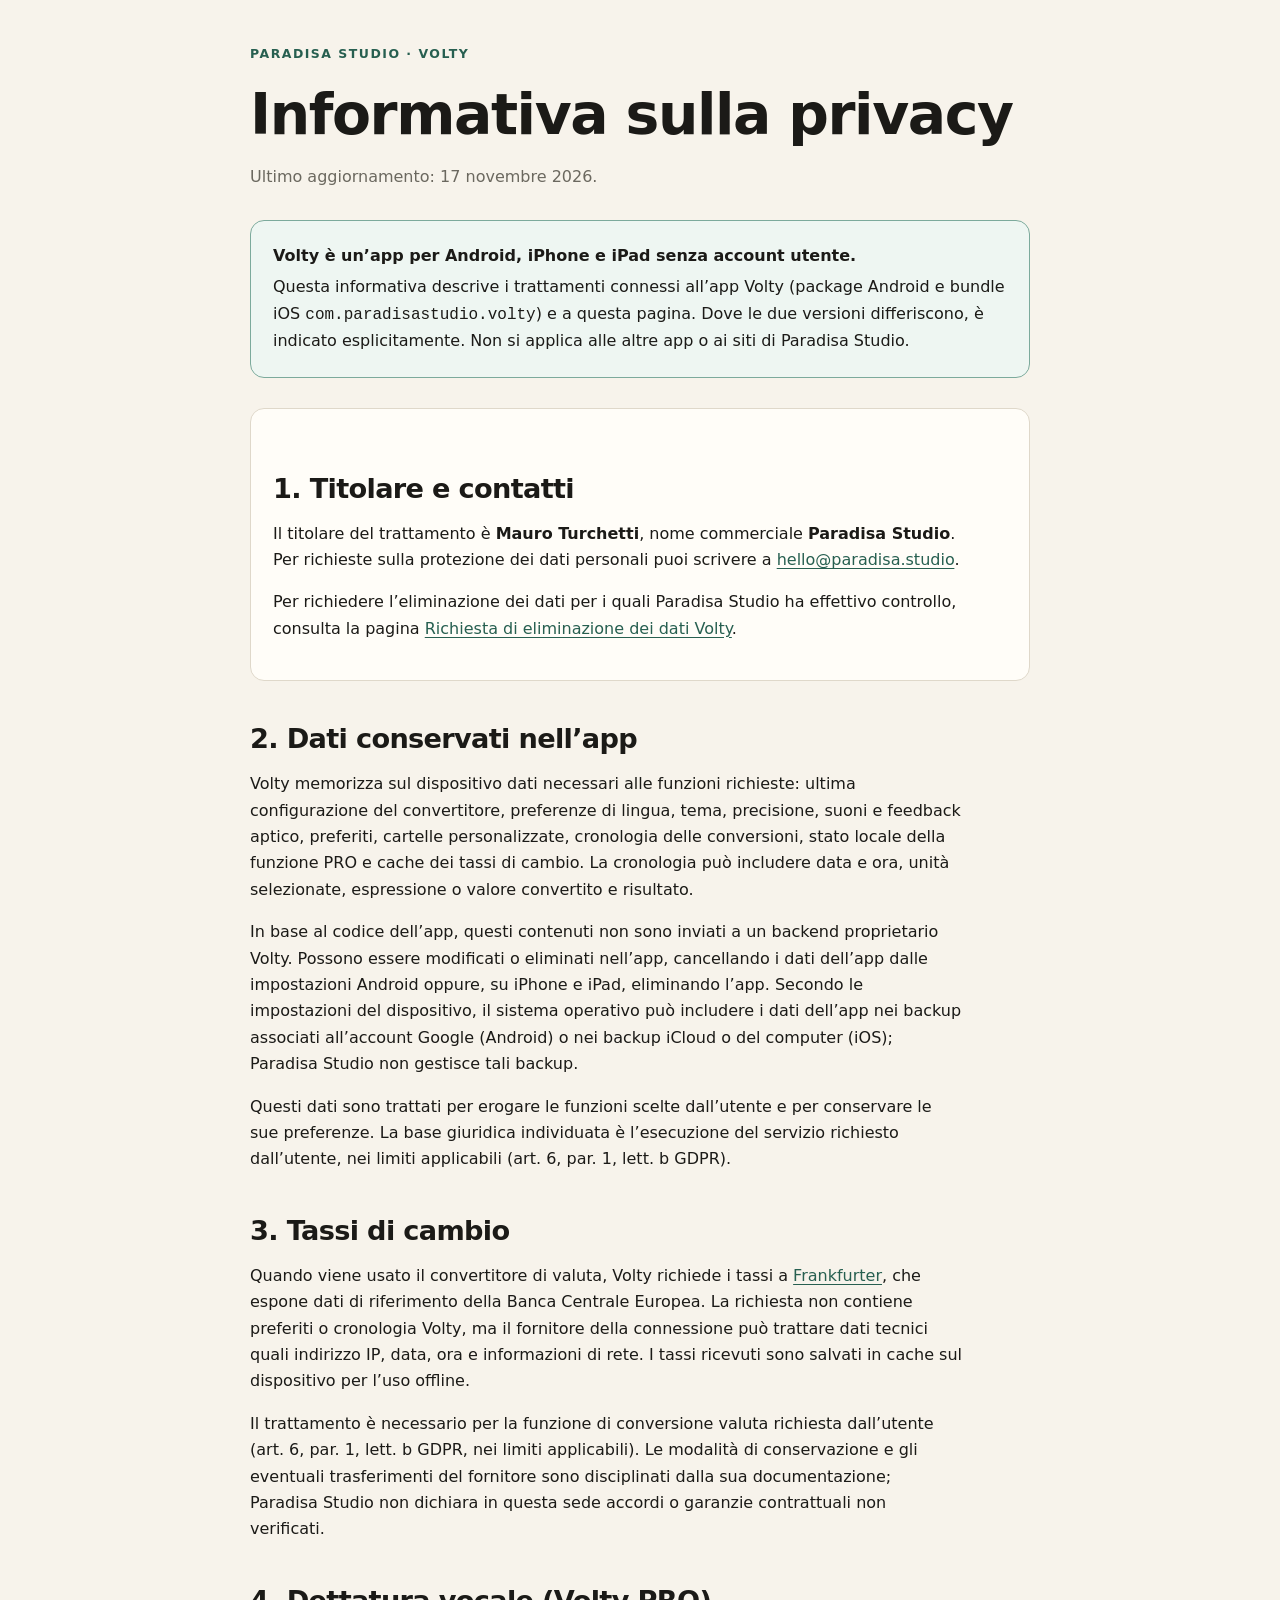
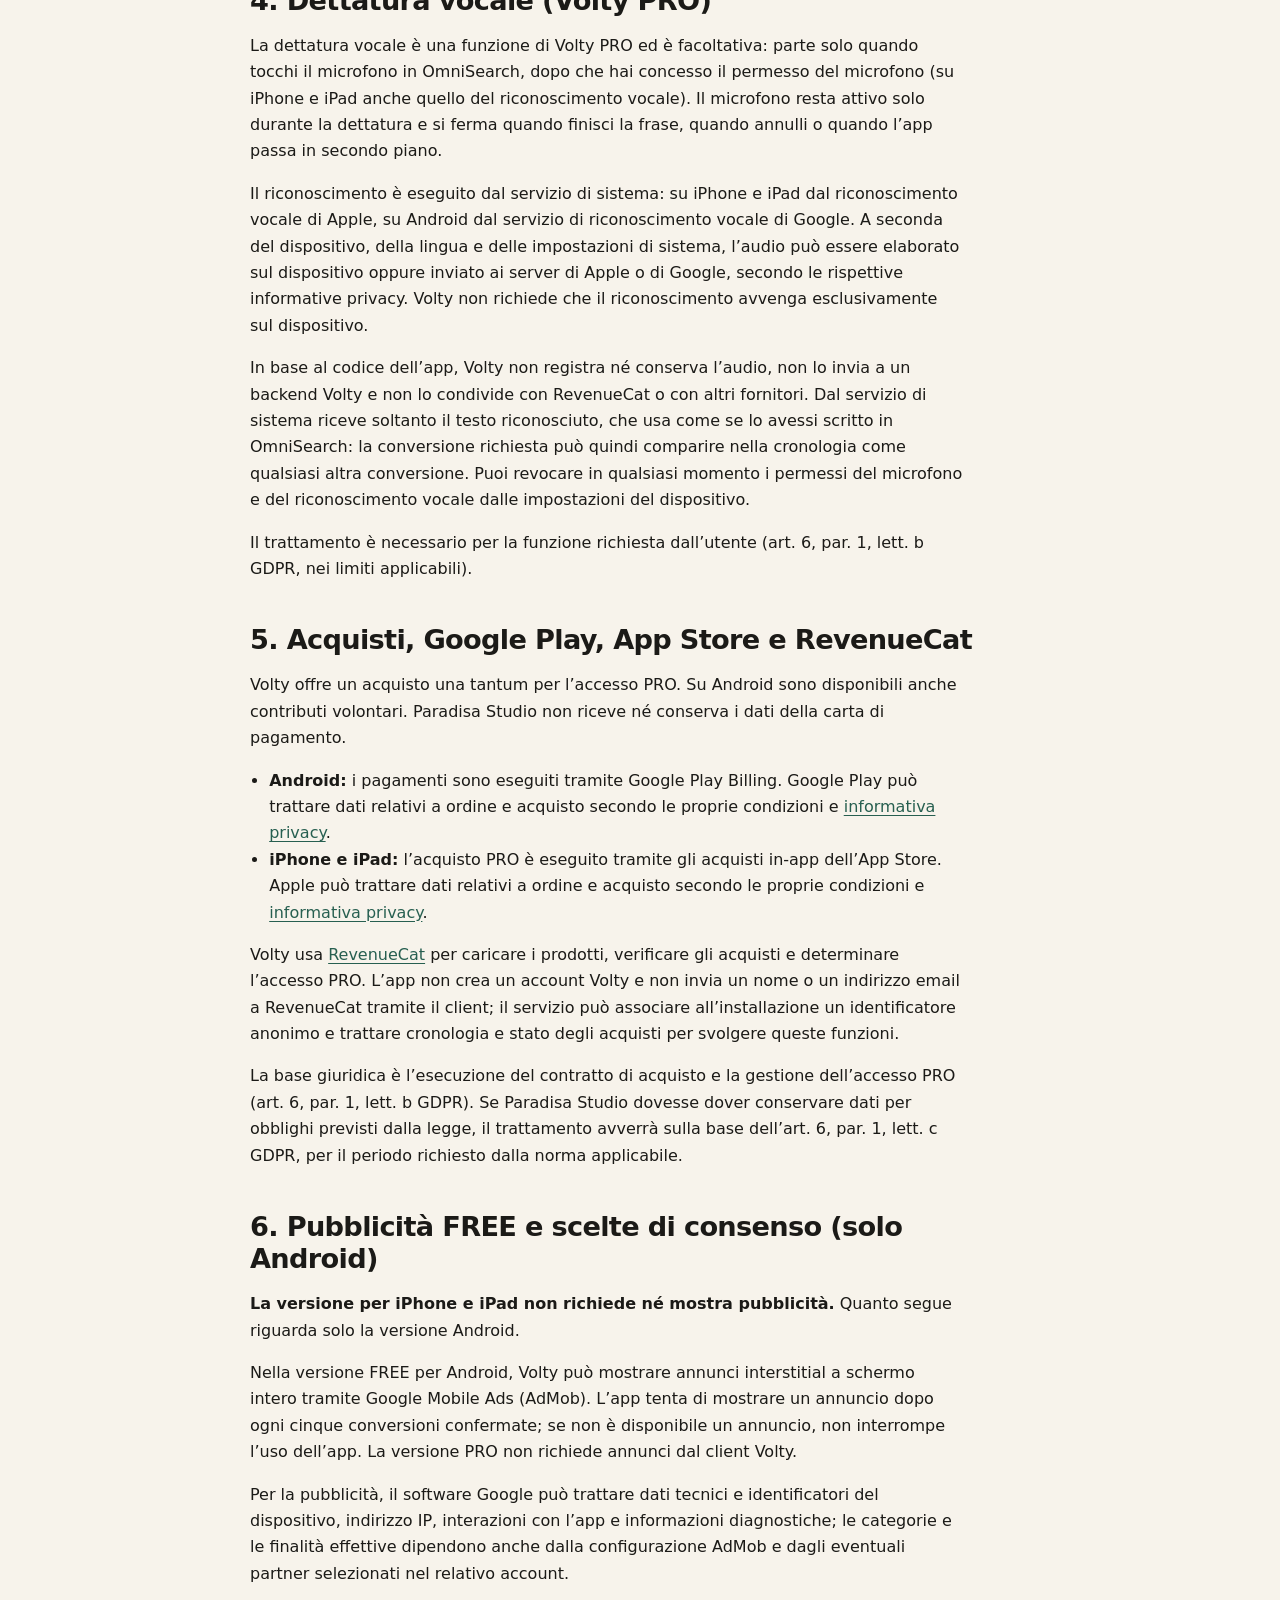
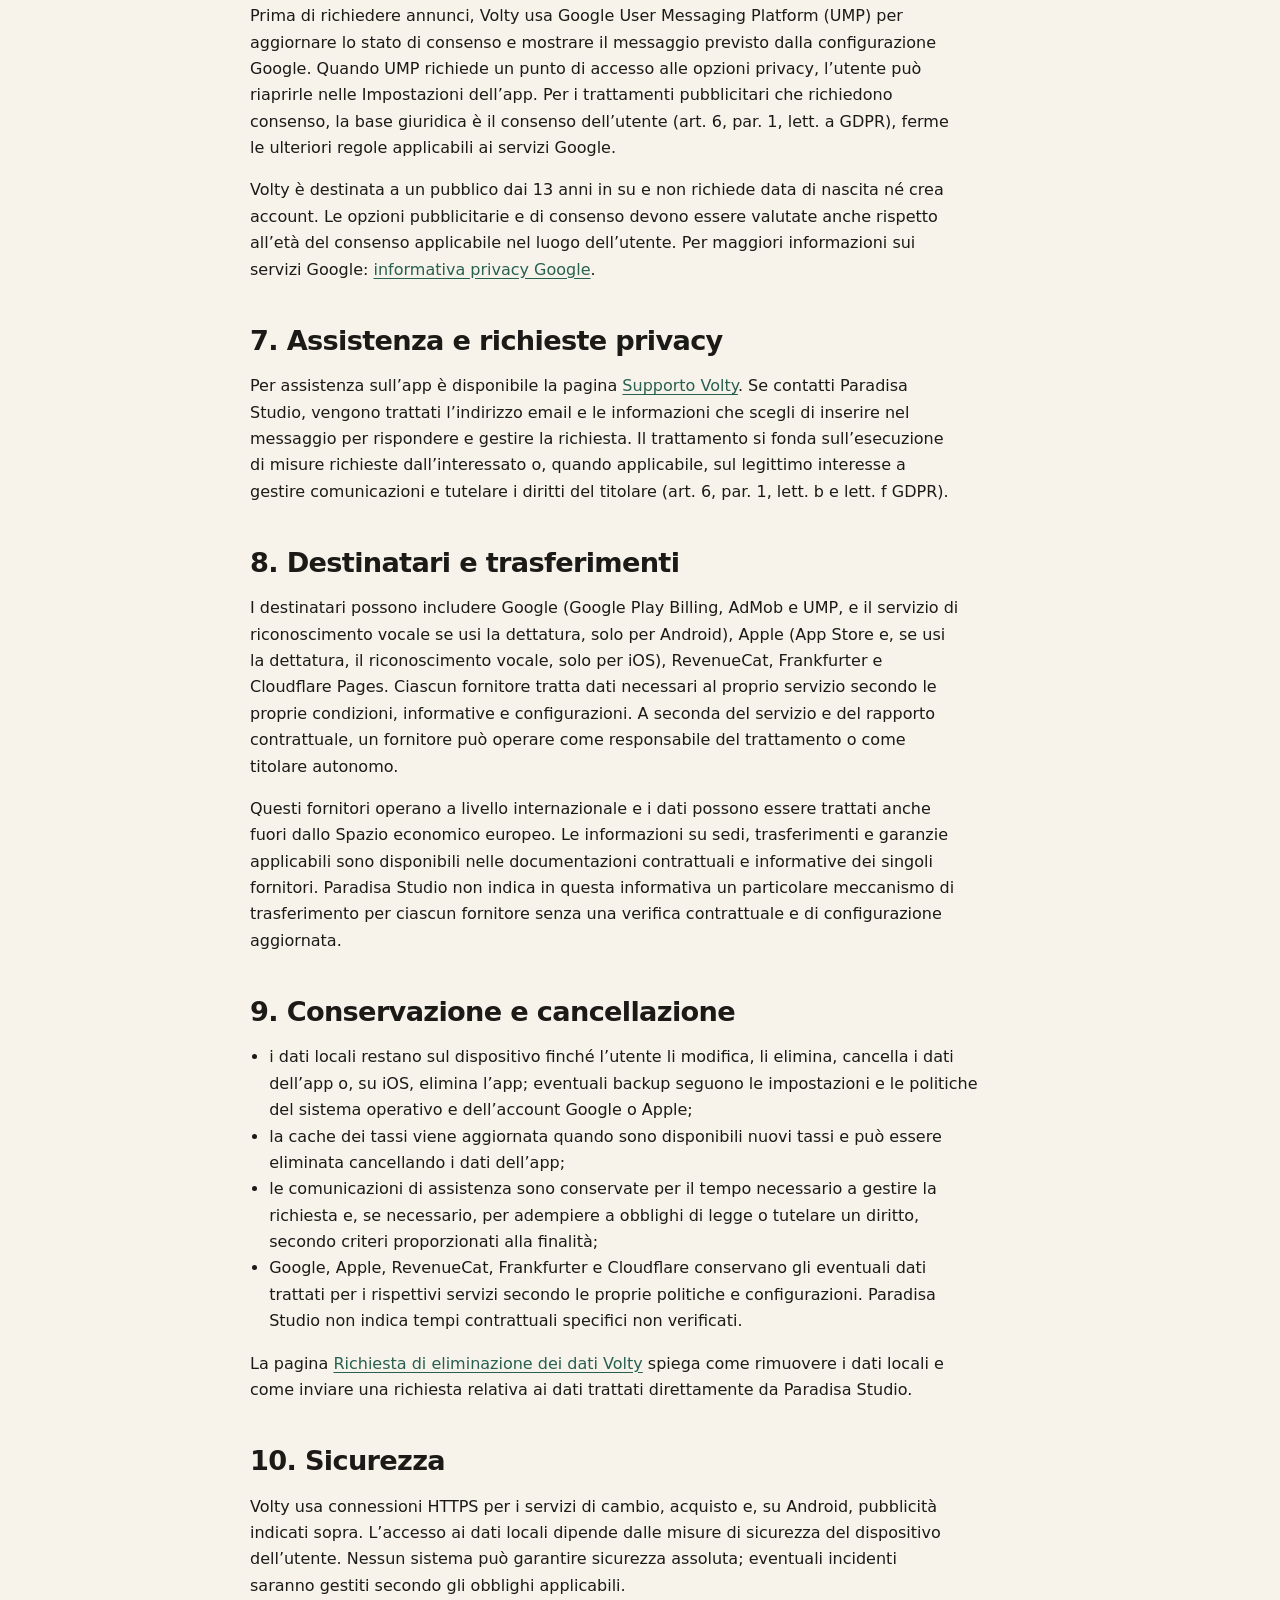
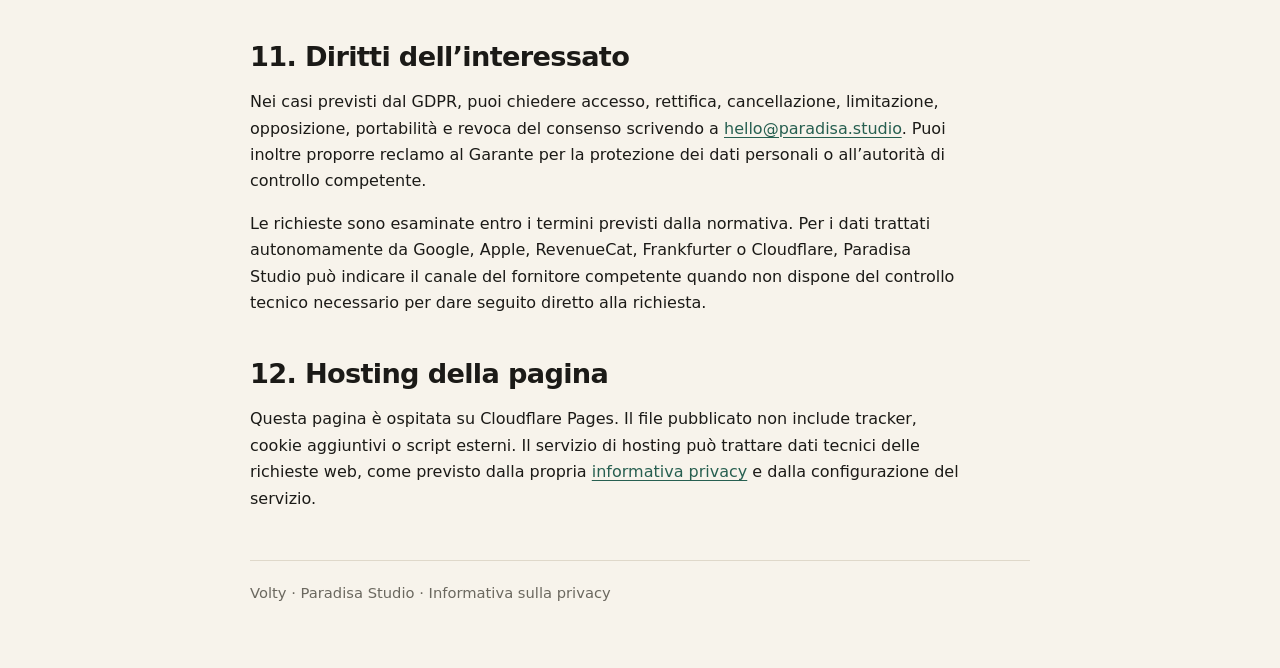
==== commit fae0e9cb: "docs(volty): describe Android interstitial ads" ====
--- a/volty/privacy.html
+++ b/volty/privacy.html
@@ -31,7 +31,7 @@
   <main>
     <p class="eyebrow">Paradisa Studio · Volty</p>
     <h1>Informativa sulla privacy</h1>
-    <p class="meta">Ultimo aggiornamento: 13 novembre 2026.</p>
+    <p class="meta">Ultimo aggiornamento: 17 novembre 2026.</p>
 
     <section class="notice" aria-label="Ambito dell'informativa">
       <strong>Volty è un’app per Android, iPhone e iPad senza account utente.</strong>
@@ -78,9 +78,9 @@
 
     <section>
       <h2>6. Pubblicità FREE e scelte di consenso (solo Android)</h2>
-      <p><strong>La versione per iPhone e iPad non contiene pubblicità</strong>: non include il software Google Mobile Ads, non richiede annunci e non effettua tracciamento. Quanto segue riguarda solo la versione Android.</p>
-      <p><strong>Stato attuale:</strong> la versione 1.0.0 per Android include il software Google Mobile Ads (AdMob), ma al momento non è configurata per richiedere né mostrare annunci: non avvia il messaggio di consenso e non inizializza l’SDK pubblicitario. Se in un aggiornamento futuro la pubblicità verrà attivata, questa informativa sarà aggiornata prima della pubblicazione di quella versione.</p>
-      <p>Quando la pubblicità è attiva, nella versione FREE per Android Volty può mostrare banner tramite Google Mobile Ads (AdMob). La versione PRO non richiede banner dal client Volty. Per la pubblicità, il software Google può trattare dati tecnici e identificatori del dispositivo, indirizzo IP, interazioni con l’app e informazioni diagnostiche; le categorie e le finalità effettive dipendono anche dalla configurazione AdMob e dagli eventuali partner selezionati nel relativo account.</p>
+      <p><strong>La versione per iPhone e iPad non richiede né mostra pubblicità.</strong> Quanto segue riguarda solo la versione Android.</p>
+      <p>Nella versione FREE per Android, Volty può mostrare annunci interstitial a schermo intero tramite Google Mobile Ads (AdMob). L’app tenta di mostrare un annuncio dopo ogni cinque conversioni confermate; se non è disponibile un annuncio, non interrompe l’uso dell’app. La versione PRO non richiede annunci dal client Volty.</p>
+      <p>Per la pubblicità, il software Google può trattare dati tecnici e identificatori del dispositivo, indirizzo IP, interazioni con l’app e informazioni diagnostiche; le categorie e le finalità effettive dipendono anche dalla configurazione AdMob e dagli eventuali partner selezionati nel relativo account.</p>
       <p>Prima di richiedere annunci, Volty usa Google User Messaging Platform (UMP) per aggiornare lo stato di consenso e mostrare il messaggio previsto dalla configurazione Google. Quando UMP richiede un punto di accesso alle opzioni privacy, l’utente può riaprirle nelle Impostazioni dell’app. Per i trattamenti pubblicitari che richiedono consenso, la base giuridica è il consenso dell’utente (art. 6, par. 1, lett. a GDPR), ferme le ulteriori regole applicabili ai servizi Google.</p>
       <p>Volty è destinata a un pubblico dai 13 anni in su e non richiede data di nascita né crea account. Le opzioni pubblicitarie e di consenso devono essere valutate anche rispetto all’età del consenso applicabile nel luogo dell’utente. Per maggiori informazioni sui servizi Google: <a href="https://policies.google.com/privacy">informativa privacy Google</a>.</p>
     </section>
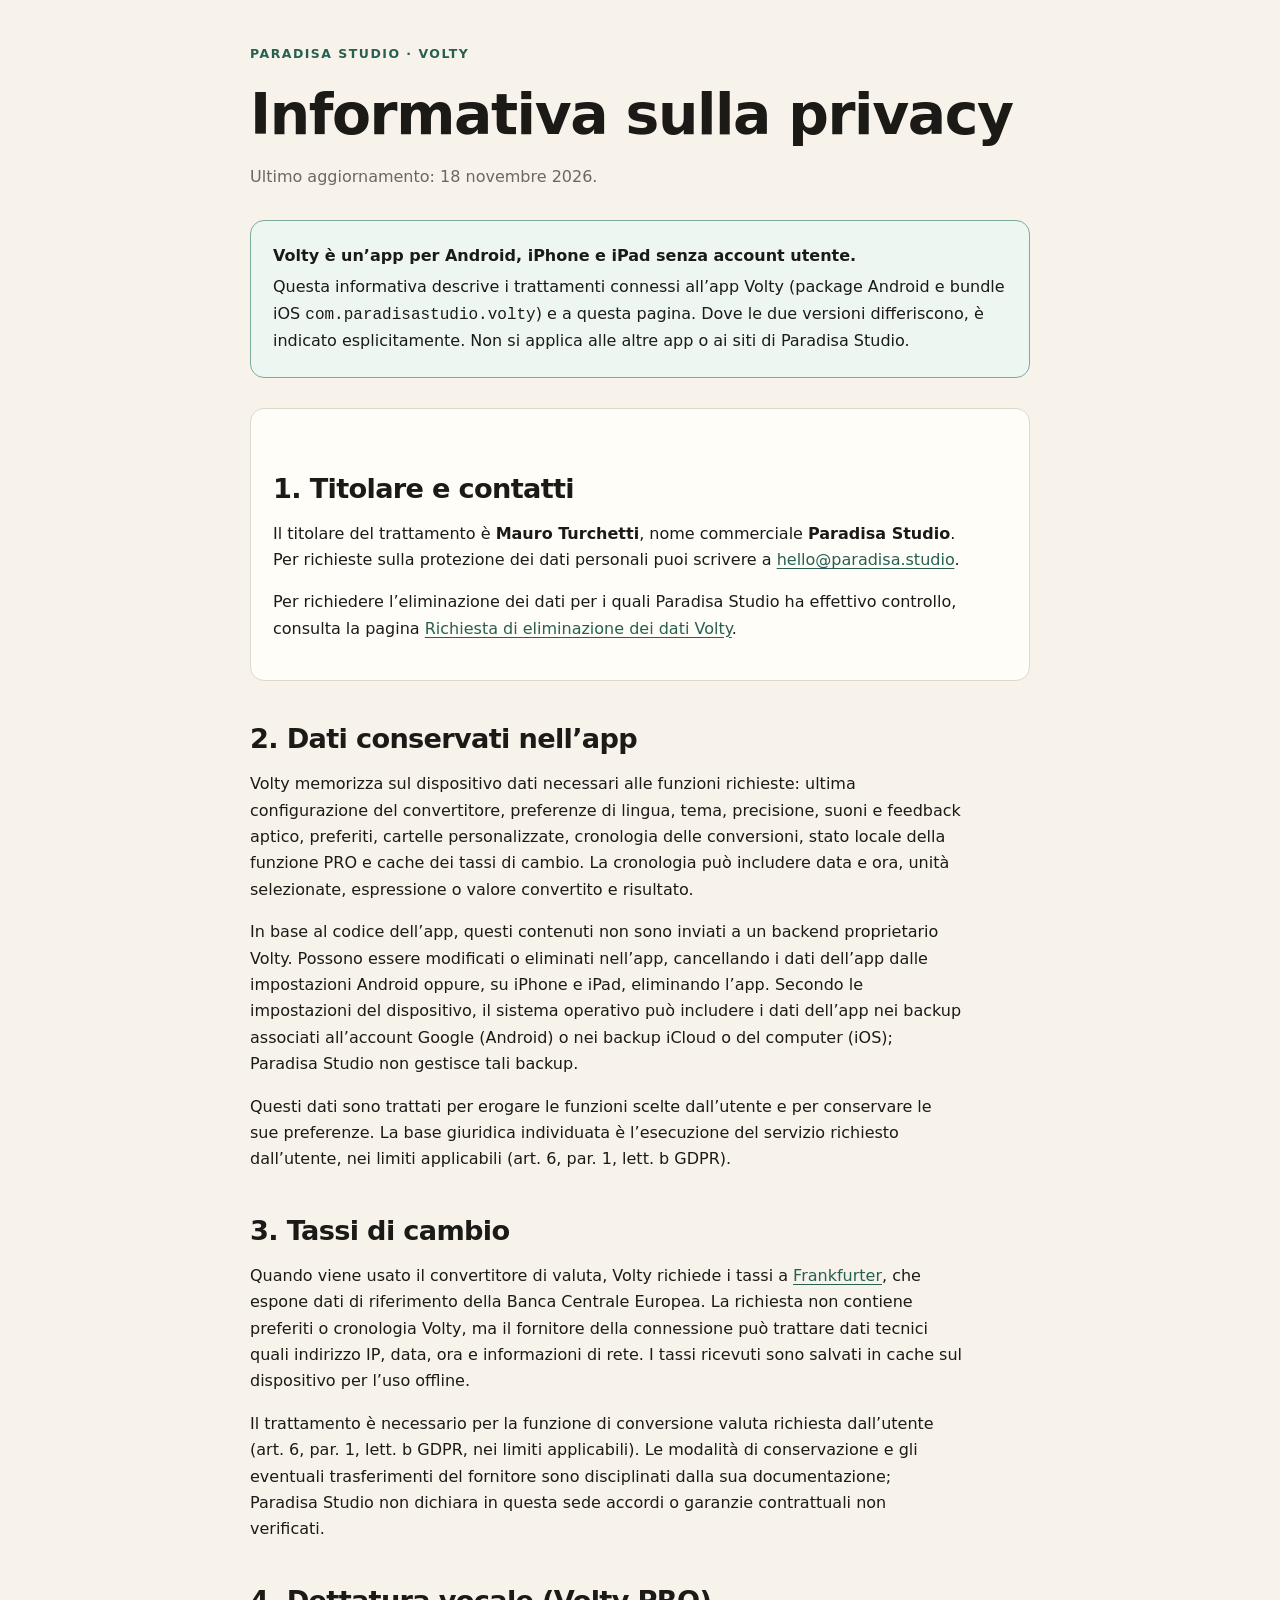
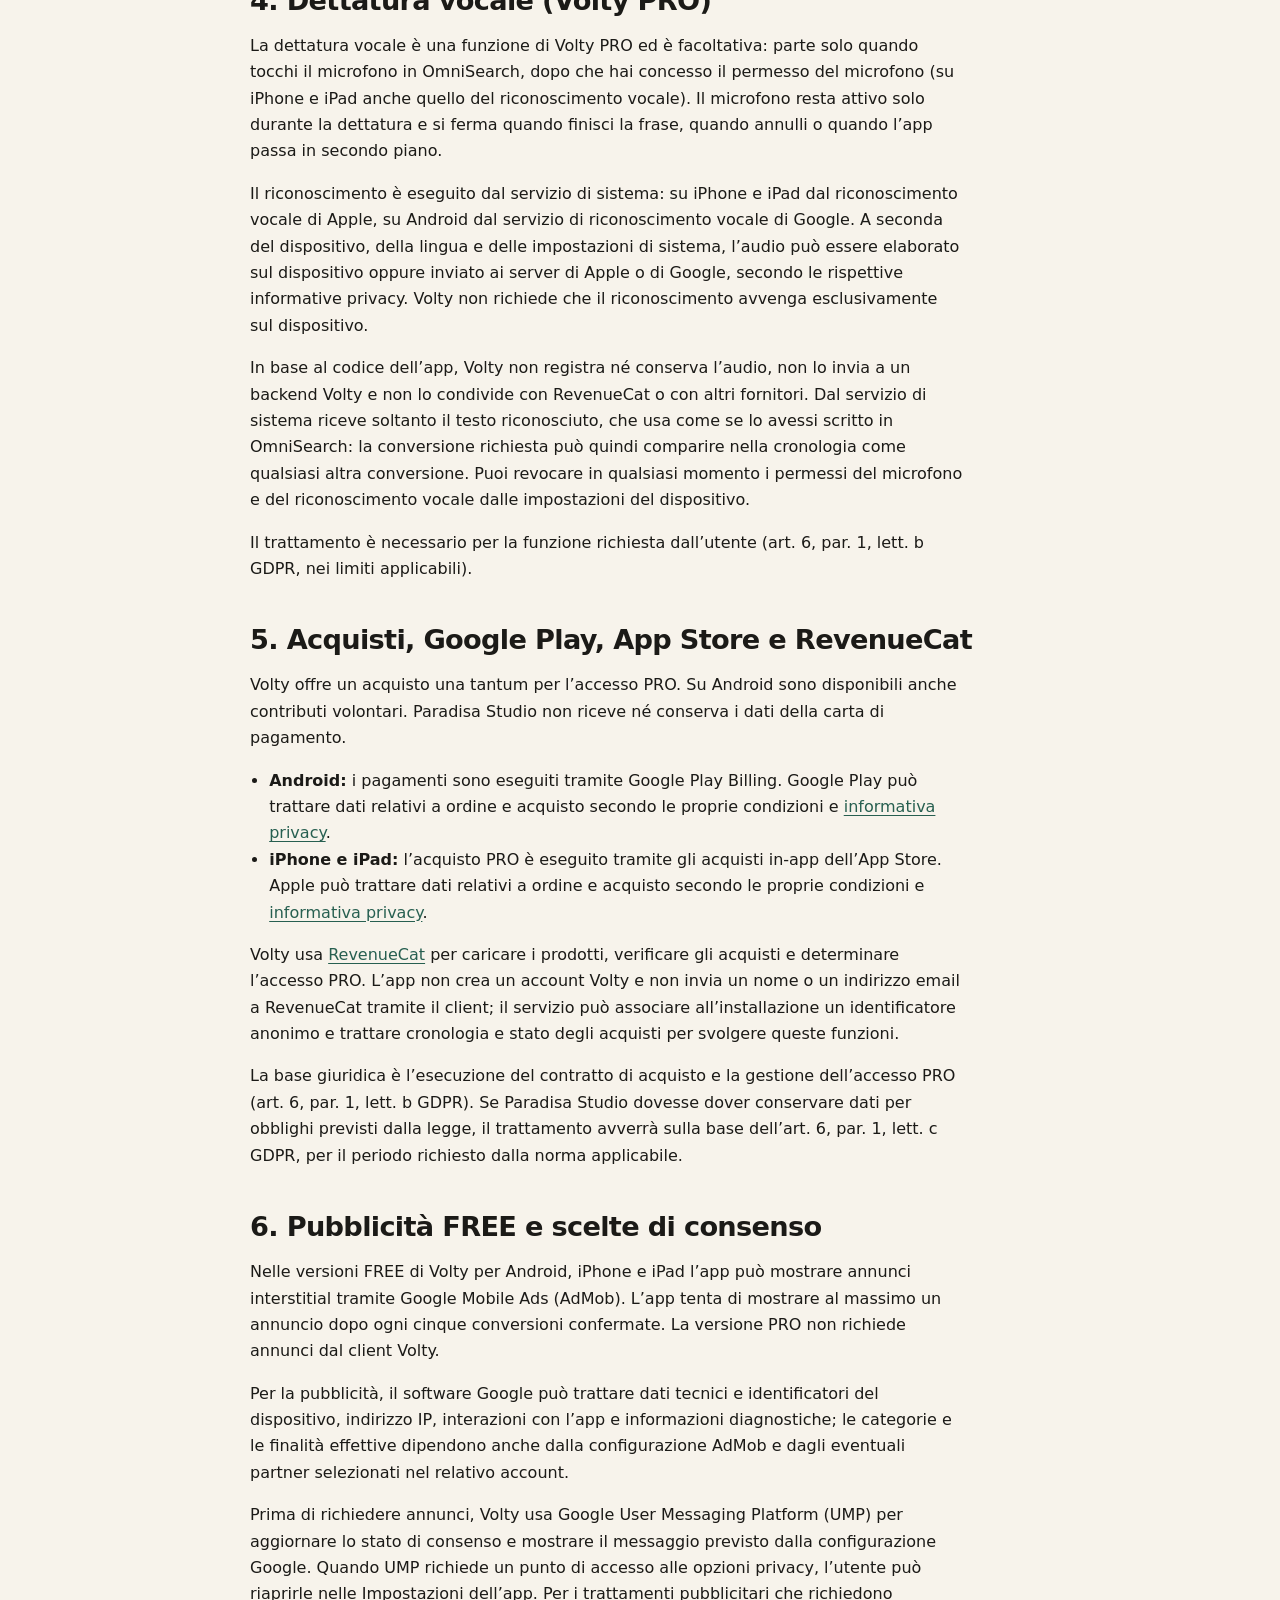
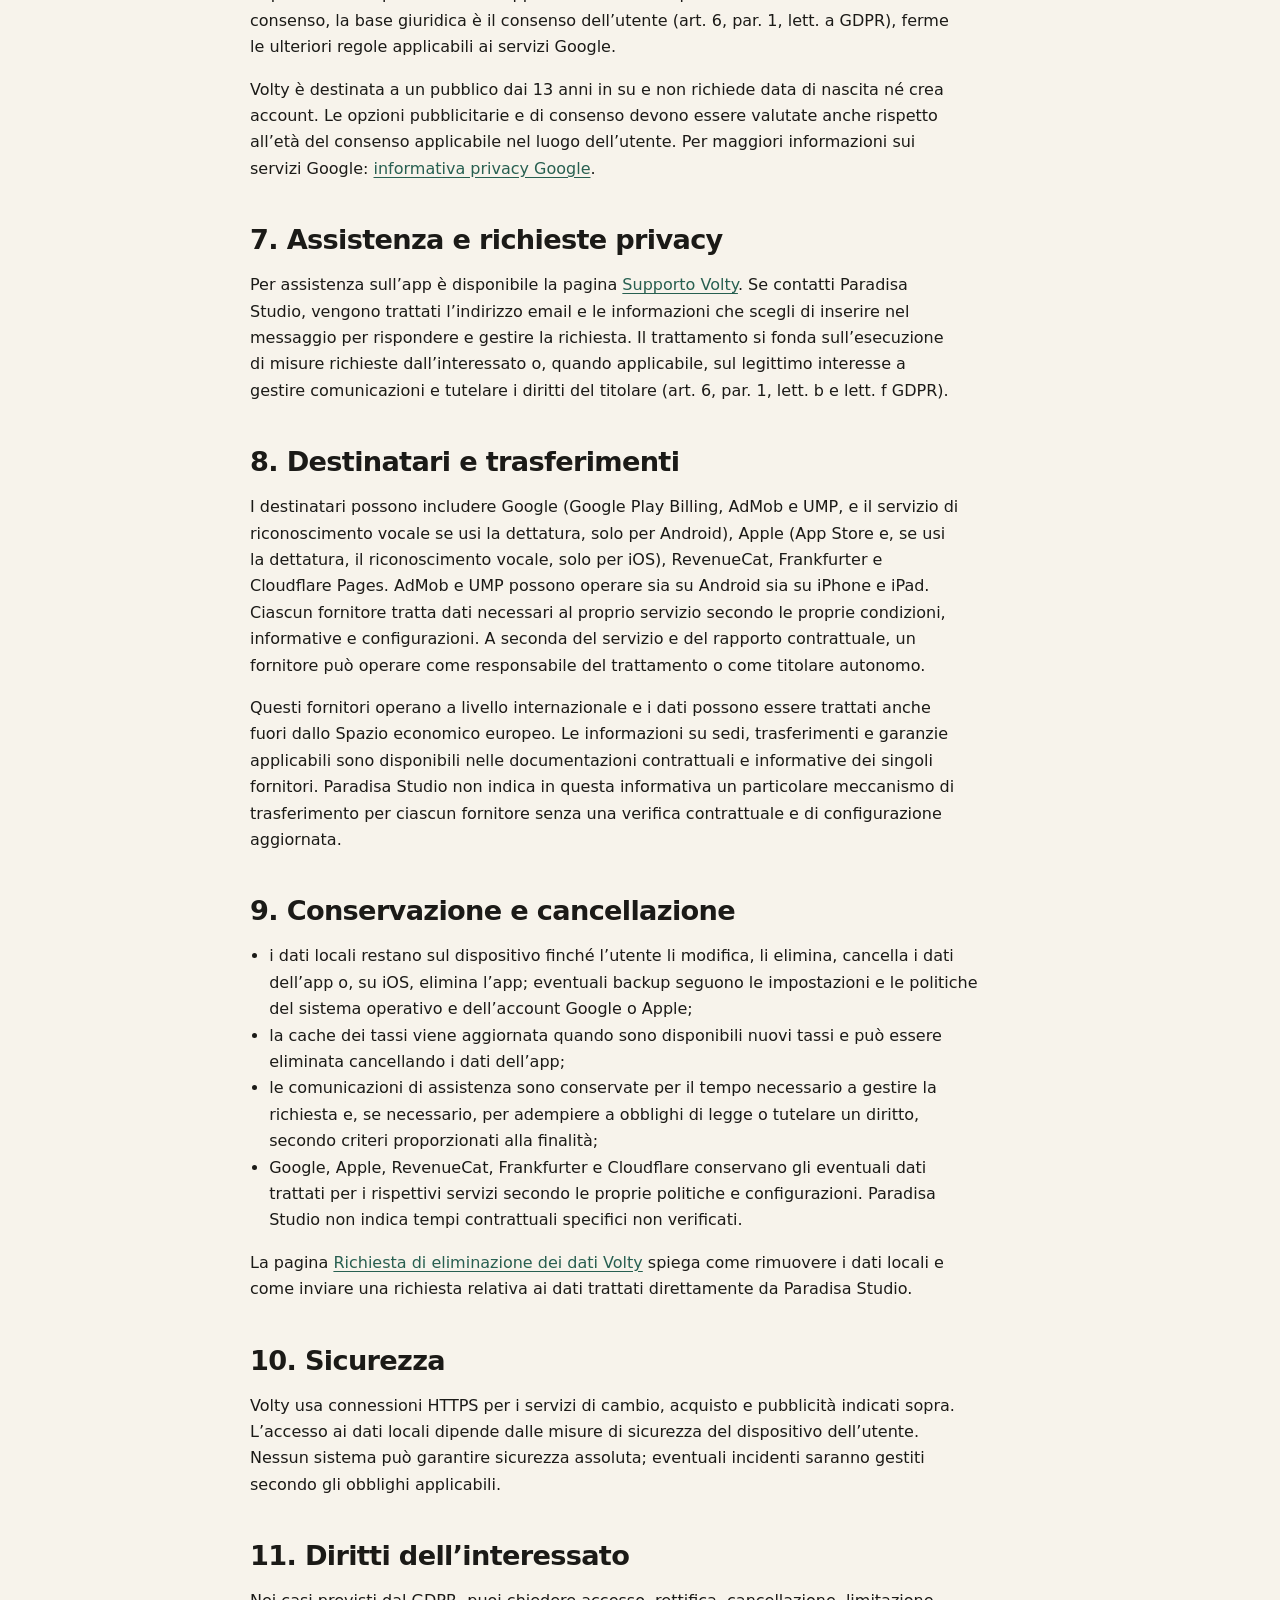
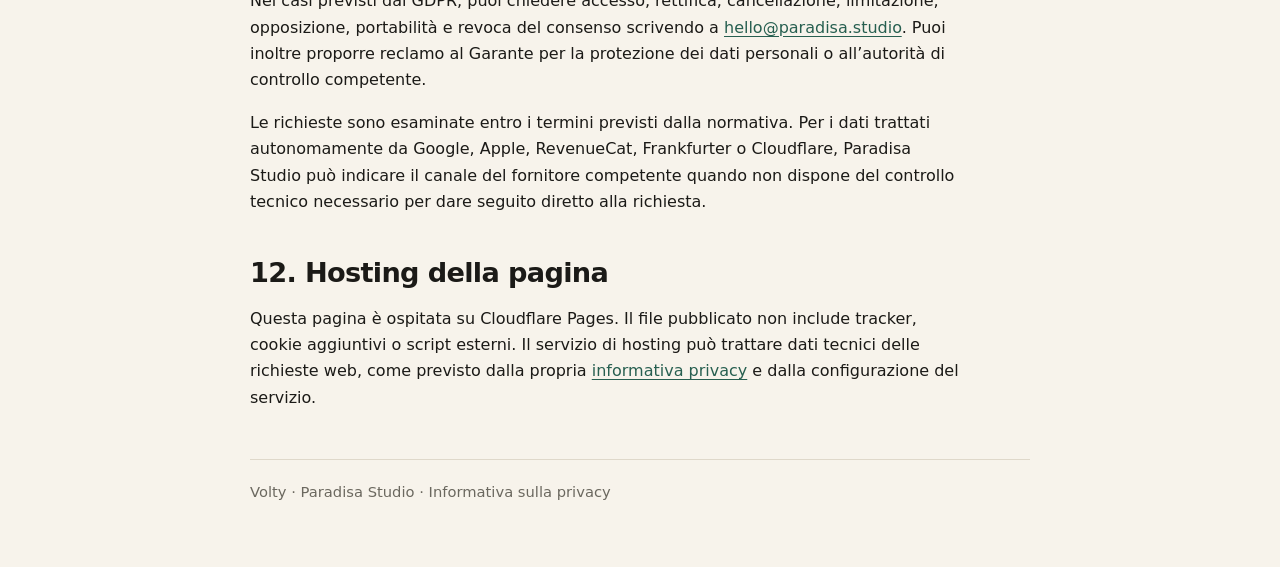
==== commit 215627cd: "docs(volty): describe iOS and Android ads" ====
--- a/volty/privacy.html
+++ b/volty/privacy.html
@@ -31,7 +31,7 @@
   <main>
     <p class="eyebrow">Paradisa Studio · Volty</p>
     <h1>Informativa sulla privacy</h1>
-    <p class="meta">Ultimo aggiornamento: 17 novembre 2026.</p>
+    <p class="meta">Ultimo aggiornamento: 18 novembre 2026.</p>
 
     <section class="notice" aria-label="Ambito dell'informativa">
       <strong>Volty è un’app per Android, iPhone e iPad senza account utente.</strong>
@@ -77,9 +77,8 @@
     </section>
 
     <section>
-      <h2>6. Pubblicità FREE e scelte di consenso (solo Android)</h2>
-      <p><strong>La versione per iPhone e iPad non richiede né mostra pubblicità.</strong> Quanto segue riguarda solo la versione Android.</p>
-      <p>Nella versione FREE per Android, Volty può mostrare annunci interstitial a schermo intero tramite Google Mobile Ads (AdMob). L’app tenta di mostrare un annuncio dopo ogni cinque conversioni confermate; se non è disponibile un annuncio, non interrompe l’uso dell’app. La versione PRO non richiede annunci dal client Volty.</p>
+      <h2>6. Pubblicità FREE e scelte di consenso</h2>
+      <p>Nelle versioni FREE di Volty per Android, iPhone e iPad l’app può mostrare annunci interstitial tramite Google Mobile Ads (AdMob). L’app tenta di mostrare al massimo un annuncio dopo ogni cinque conversioni confermate. La versione PRO non richiede annunci dal client Volty.</p>
       <p>Per la pubblicità, il software Google può trattare dati tecnici e identificatori del dispositivo, indirizzo IP, interazioni con l’app e informazioni diagnostiche; le categorie e le finalità effettive dipendono anche dalla configurazione AdMob e dagli eventuali partner selezionati nel relativo account.</p>
       <p>Prima di richiedere annunci, Volty usa Google User Messaging Platform (UMP) per aggiornare lo stato di consenso e mostrare il messaggio previsto dalla configurazione Google. Quando UMP richiede un punto di accesso alle opzioni privacy, l’utente può riaprirle nelle Impostazioni dell’app. Per i trattamenti pubblicitari che richiedono consenso, la base giuridica è il consenso dell’utente (art. 6, par. 1, lett. a GDPR), ferme le ulteriori regole applicabili ai servizi Google.</p>
       <p>Volty è destinata a un pubblico dai 13 anni in su e non richiede data di nascita né crea account. Le opzioni pubblicitarie e di consenso devono essere valutate anche rispetto all’età del consenso applicabile nel luogo dell’utente. Per maggiori informazioni sui servizi Google: <a href="https://policies.google.com/privacy">informativa privacy Google</a>.</p>
@@ -92,7 +91,7 @@
 
     <section>
       <h2>8. Destinatari e trasferimenti</h2>
-      <p>I destinatari possono includere Google (Google Play Billing, AdMob e UMP, e il servizio di riconoscimento vocale se usi la dettatura, solo per Android), Apple (App Store e, se usi la dettatura, il riconoscimento vocale, solo per iOS), RevenueCat, Frankfurter e Cloudflare Pages. Ciascun fornitore tratta dati necessari al proprio servizio secondo le proprie condizioni, informative e configurazioni. A seconda del servizio e del rapporto contrattuale, un fornitore può operare come responsabile del trattamento o come titolare autonomo.</p>
+      <p>I destinatari possono includere Google (Google Play Billing, AdMob e UMP, e il servizio di riconoscimento vocale se usi la dettatura, solo per Android), Apple (App Store e, se usi la dettatura, il riconoscimento vocale, solo per iOS), RevenueCat, Frankfurter e Cloudflare Pages. AdMob e UMP possono operare sia su Android sia su iPhone e iPad. Ciascun fornitore tratta dati necessari al proprio servizio secondo le proprie condizioni, informative e configurazioni. A seconda del servizio e del rapporto contrattuale, un fornitore può operare come responsabile del trattamento o come titolare autonomo.</p>
       <p>Questi fornitori operano a livello internazionale e i dati possono essere trattati anche fuori dallo Spazio economico europeo. Le informazioni su sedi, trasferimenti e garanzie applicabili sono disponibili nelle documentazioni contrattuali e informative dei singoli fornitori. Paradisa Studio non indica in questa informativa un particolare meccanismo di trasferimento per ciascun fornitore senza una verifica contrattuale e di configurazione aggiornata.</p>
     </section>
 
@@ -109,7 +108,7 @@
 
     <section>
       <h2>10. Sicurezza</h2>
-      <p>Volty usa connessioni HTTPS per i servizi di cambio, acquisto e, su Android, pubblicità indicati sopra. L’accesso ai dati locali dipende dalle misure di sicurezza del dispositivo dell’utente. Nessun sistema può garantire sicurezza assoluta; eventuali incidenti saranno gestiti secondo gli obblighi applicabili.</p>
+      <p>Volty usa connessioni HTTPS per i servizi di cambio, acquisto e pubblicità indicati sopra. L’accesso ai dati locali dipende dalle misure di sicurezza del dispositivo dell’utente. Nessun sistema può garantire sicurezza assoluta; eventuali incidenti saranno gestiti secondo gli obblighi applicabili.</p>
     </section>
 
     <section>
